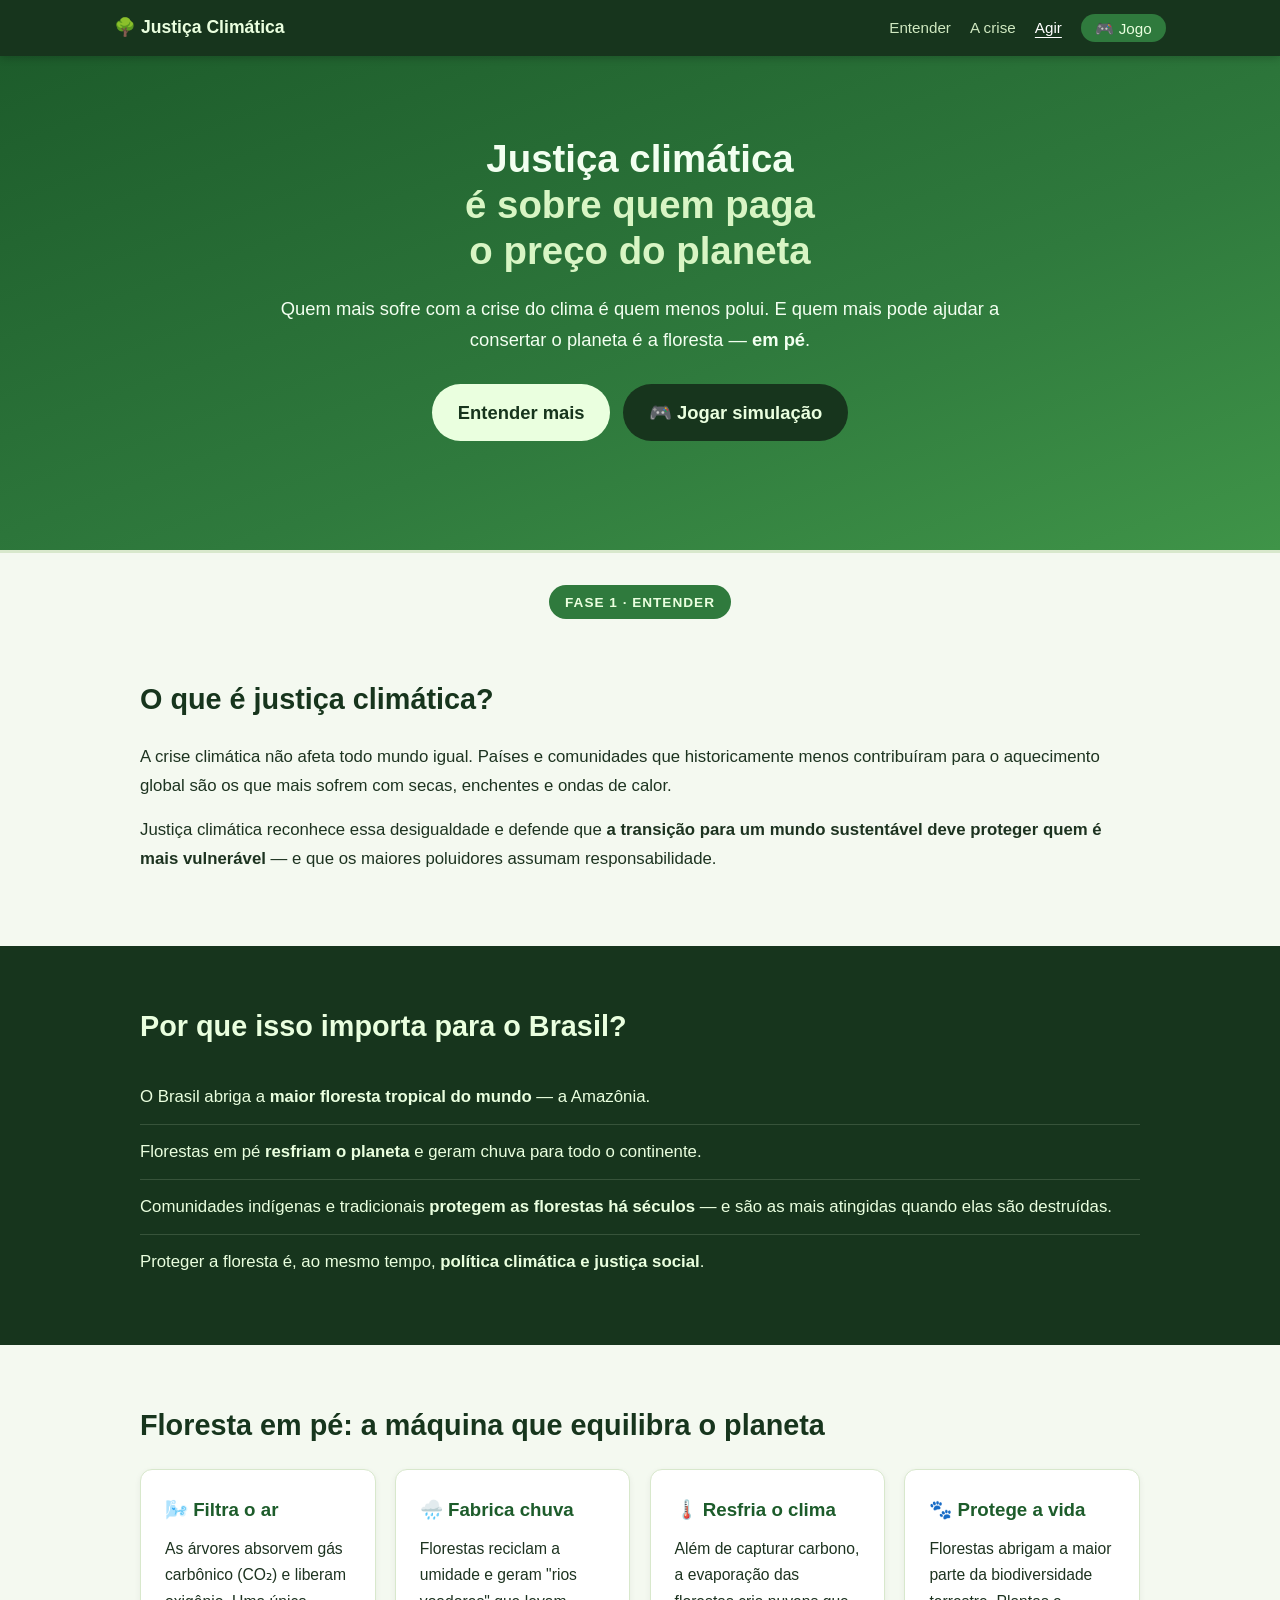
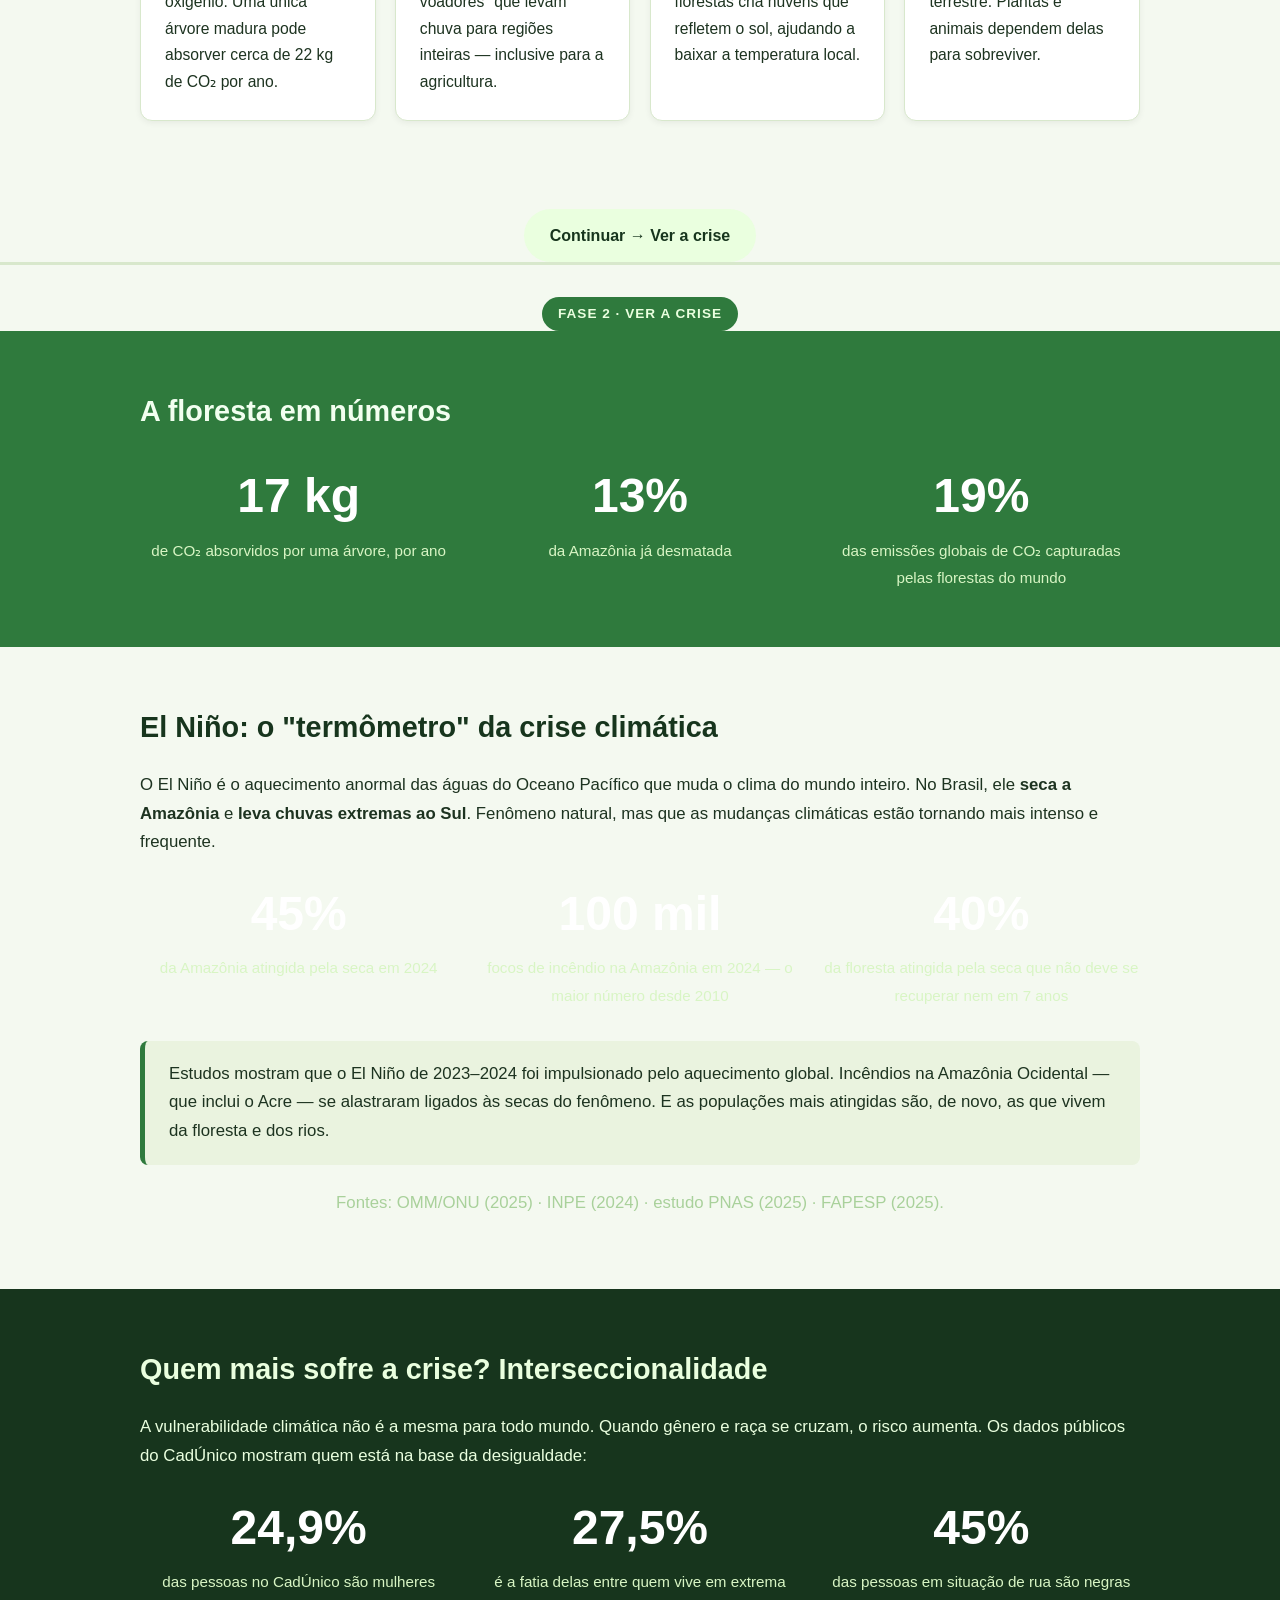
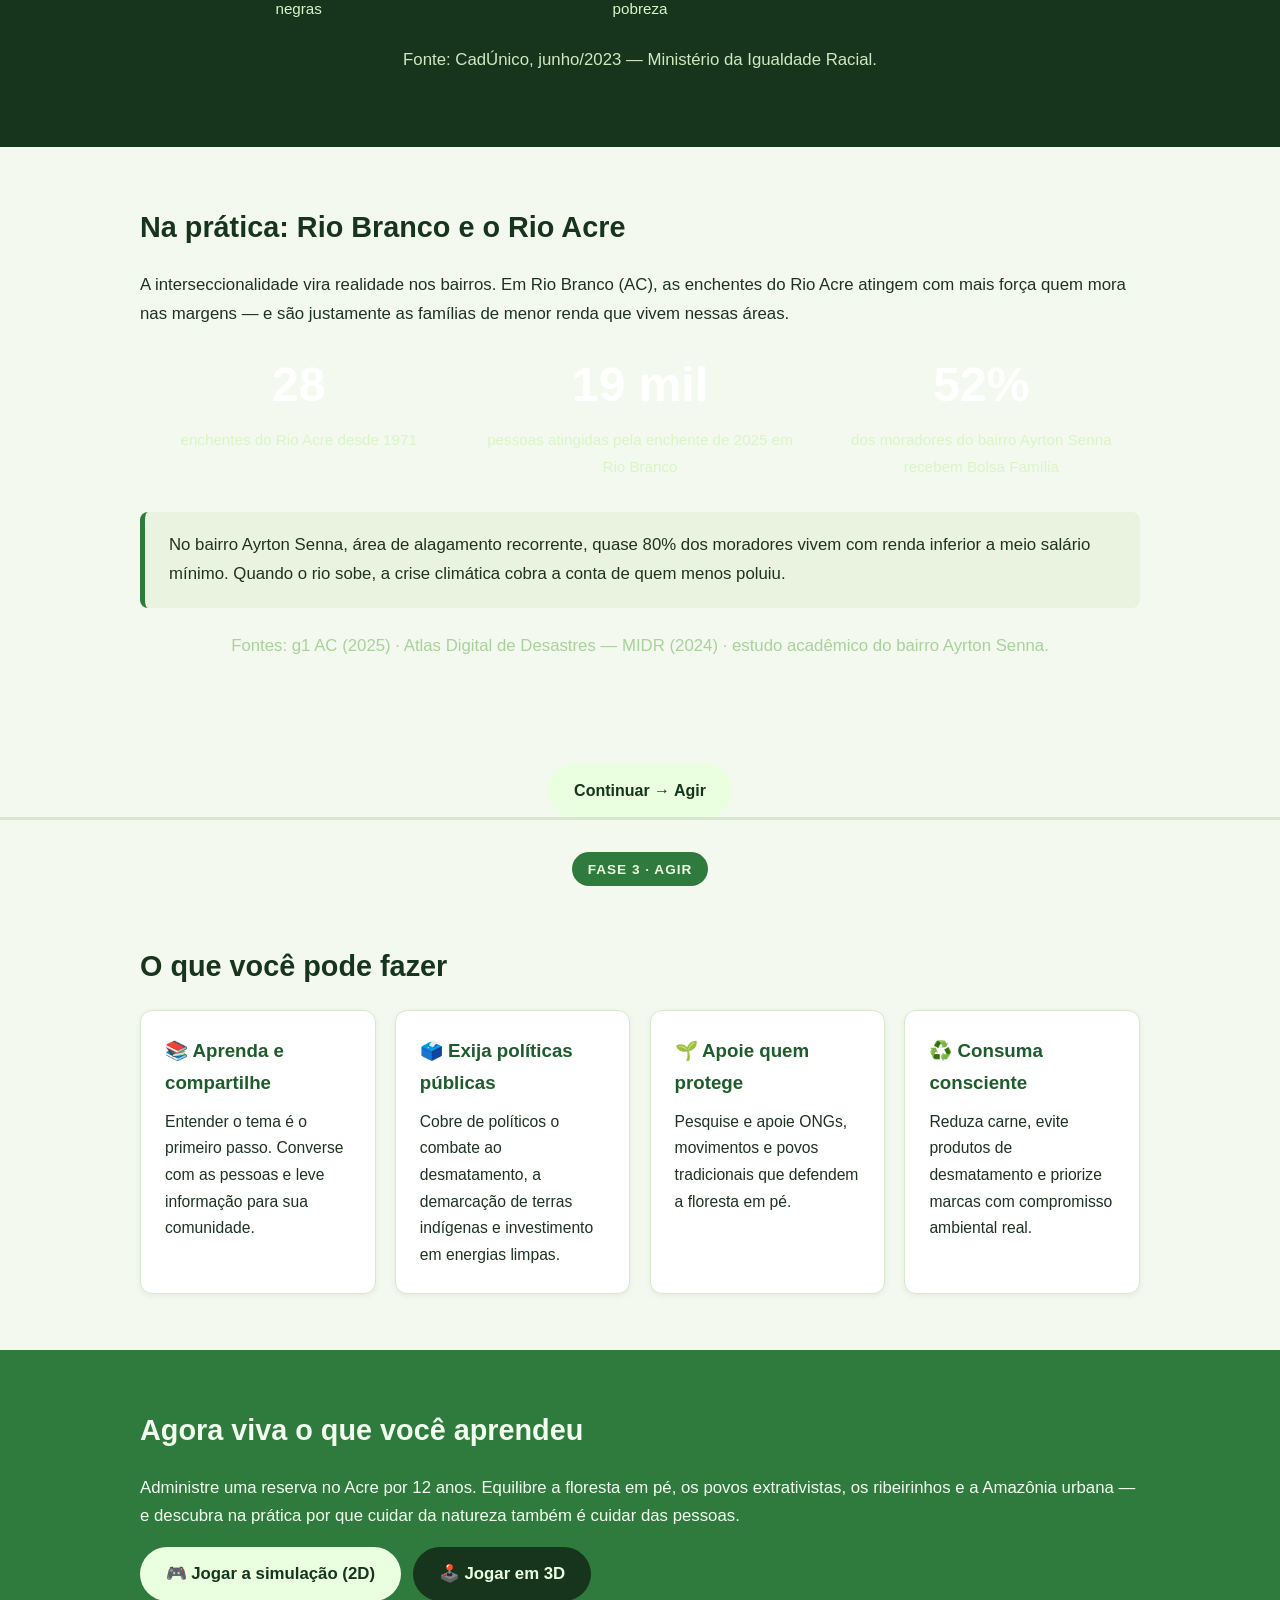
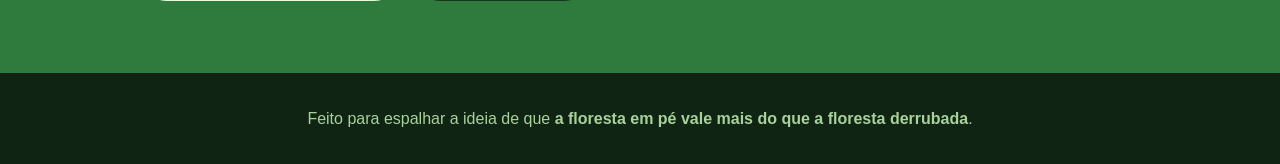
==== index.html @ b85e42cd "Site justica climatica com jogo Reserva em Pe (2D e 3D)" ====
<!DOCTYPE html>
<html lang="pt-BR">
<head>
  <meta charset="UTF-8">
  <meta name="viewport" content="width=device-width, initial-scale=1.0">
  <meta name="description" content="Justiça climática e o papel das florestas em pé no equilíbrio do planeta.">
  <title>Justiça Climática · Florestas em Pé</title>
  <link rel="stylesheet" href="style.css">
</head>
<body>

  <header class="cabecalho">
    <nav class="menu">
      <a href="#" class="logo">🌳 Justiça&nbsp;Climática</a>
      <button class="menu-toggle" aria-label="Abrir menu">☰</button>
      <ul class="menu-lista">
        <li><a href="#fase-entender">Entender</a></li>
        <li><a href="#fase-crise">A crise</a></li>
        <li><a href="#fase-agir">Agir</a></li>
        <li><a href="jogo.html" class="menu-jogo">🎮 Jogo</a></li>
      </ul>
    </nav>
  </header>

  <main>
    <section class="hero">
      <div class="hero-conteudo">
        <h1>Justiça climática<br><span>é sobre quem paga<br>o preço do planeta</span></h1>
        <p>Quem mais sofre com a crise do clima é quem menos polui. E quem mais pode ajudar a consertar o planeta é a floresta — <strong>em pé</strong>.</p>
        <p>
          <a href="#o-que-e" class="botao">Entender mais</a>
          <a href="jogo.html" class="botao botao-secundario">🎮 Jogar simulação</a>
        </p>
      </div>
    </section>

    <section class="fase" id="fase-entender">
      <div class="container">
        <p class="fase-etiqueta">Fase 1 · Entender</p>
      </div>

      <section id="o-que-e" class="secao">
        <div class="container">
          <h2>O que é justiça climática?</h2>
          <p>A crise climática não afeta todo mundo igual. Países e comunidades que historicamente menos contribuíram para o aquecimento global são os que mais sofrem com secas, enchentes e ondas de calor.</p>
          <p>Justiça climática reconhece essa desigualdade e defende que <strong>a transição para um mundo sustentável deve proteger quem é mais vulnerável</strong> — e que os maiores poluidores assumam responsabilidade.</p>
        </div>
      </section>

      <section id="por-que" class="secao secao-escura">
        <div class="container">
          <h2>Por que isso importa para o Brasil?</h2>
          <ul class="lista-pontos">
            <li>O Brasil abriga a <strong>maior floresta tropical do mundo</strong> — a Amazônia.</li>
            <li>Florestas em pé <strong>resfriam o planeta</strong> e geram chuva para todo o continente.</li>
            <li>Comunidades indígenas e tradicionais <strong>protegem as florestas há séculos</strong> — e são as mais atingidas quando elas são destruídas.</li>
            <li>Proteger a floresta é, ao mesmo tempo, <strong>política climática e justiça social</strong>.</li>
          </ul>
        </div>
      </section>

      <section id="floresta" class="secao">
        <div class="container">
          <h2>Floresta em pé: a máquina que equilibra o planeta</h2>
          <div class="grade">
            <article class="cartao">
              <h3>🌬️ Filtra o ar</h3>
              <p>As árvores absorvem gás carbônico (CO₂) e liberam oxigênio. Uma única árvore madura pode absorver cerca de 22 kg de CO₂ por ano.</p>
            </article>
            <article class="cartao">
              <h3>🌧️ Fabrica chuva</h3>
              <p>Florestas reciclam a umidade e geram "rios voadores" que levam chuva para regiões inteiras — inclusive para a agricultura.</p>
            </article>
            <article class="cartao">
              <h3>🌡️ Resfria o clima</h3>
              <p>Além de capturar carbono, a evaporação das florestas cria nuvens que refletem o sol, ajudando a baixar a temperatura local.</p>
            </article>
            <article class="cartao">
              <h3>🐾 Protege a vida</h3>
              <p>Florestas abrigam a maior parte da biodiversidade terrestre. Plantas e animais dependem delas para sobreviver.</p>
            </article>
          </div>
        </div>
      </section>

      <div class="container">
        <a href="#fase-crise" class="botao botao-continuar">Continuar → Ver a crise</a>
      </div>
    </section>

    <section class="fase" id="fase-crise">
      <div class="container">
        <p class="fase-etiqueta">Fase 2 · Ver a crise</p>
      </div>

      <section id="numeros" class="secao secao-verde">
      <div class="container">
        <h2>A floresta em números</h2>
        <div class="grade-numeros">
          <div class="numero">
            <span class="valor" data-alvo="22" data-unidade=" kg">0</span>
            <span class="rotulo">de CO₂ absorvidos por uma árvore, por ano</span>
          </div>
          <div class="numero">
            <span class="valor" data-alvo="17" data-unidade="%">0</span>
            <span class="rotulo">da Amazônia já desmatada</span>
          </div>
          <div class="numero">
            <span class="valor" data-alvo="25" data-unidade="%">0</span>
            <span class="rotulo">das emissões globais de CO₂ capturadas pelas florestas do mundo</span>
          </div>
        </div>
      </div>
    </section>

    <section id="elnino" class="secao">
      <div class="container">
        <h2>El Niño: o "termômetro" da crise climática</h2>
        <p>O El Niño é o aquecimento anormal das águas do Oceano Pacífico que muda o clima do mundo inteiro. No Brasil, ele <strong>seca a Amazônia</strong> e <strong>leva chuvas extremas ao Sul</strong>. Fenômeno natural, mas que as mudanças climáticas estão tornando mais intenso e frequente.</p>
        <div class="grade-numeros">
          <div class="numero">
            <span class="valor" data-alvo="59" data-unidade="%">0</span>
            <span class="rotulo">da Amazônia atingida pela seca em 2024</span>
          </div>
          <div class="numero">
            <span class="valor" data-alvo="132" data-unidade=" mil">0</span>
            <span class="rotulo">focos de incêndio na Amazônia em 2024 — o maior número desde 2010</span>
          </div>
          <div class="numero">
            <span class="valor" data-alvo="53" data-unidade="%">0</span>
            <span class="rotulo">da floresta atingida pela seca que não deve se recuperar nem em 7 anos</span>
          </div>
        </div>
        <div class="destaque">
          <p>Estudos mostram que o El Niño de 2023–2024 foi impulsionado pelo aquecimento global. Incêndios na Amazônia Ocidental — que inclui o Acre — se alastraram ligados às secas do fenômeno. E as populações mais atingidas são, de novo, as que vivem da floresta e dos rios.</p>
        </div>
        <p class="nota-fonte">Fontes: OMM/ONU (2025) · INPE (2024) · estudo PNAS (2025) · FAPESP (2025).</p>
      </div>
    </section>

    <section id="intersec" class="secao secao-escura">
      <div class="container">
        <h2>Quem mais sofre a crise? Interseccionalidade</h2>
        <p>A vulnerabilidade climática não é a mesma para todo mundo. Quando gênero e raça se cruzam, o risco aumenta. Os dados públicos do CadÚnico mostram quem está na base da desigualdade:</p>
        <div class="grade-numeros">
          <div class="numero">
            <span class="valor" data-alvo="38.5" data-unidade="%" data-decimais="1">0</span>
            <span class="rotulo">das pessoas no CadÚnico são mulheres negras</span>
          </div>
          <div class="numero">
            <span class="valor" data-alvo="42.5" data-unidade="%" data-decimais="1">0</span>
            <span class="rotulo">é a fatia delas entre quem vive em extrema pobreza</span>
          </div>
          <div class="numero">
            <span class="valor" data-alvo="69" data-unidade="%">0</span>
            <span class="rotulo">das pessoas em situação de rua são negras</span>
          </div>
        </div>
        <p class="nota-fonte">Fonte: CadÚnico, junho/2023 — Ministério da Igualdade Racial.</p>
      </div>
    </section>

    <section id="riobranco" class="secao">
      <div class="container">
        <h2>Na prática: Rio Branco e o Rio Acre</h2>
        <p>A interseccionalidade vira realidade nos bairros. Em Rio Branco (AC), as enchentes do Rio Acre atingem com mais força quem mora nas margens — e são justamente as famílias de menor renda que vivem nessas áreas.</p>
        <div class="grade-numeros">
          <div class="numero">
            <span class="valor" data-alvo="43" data-unidade="">0</span>
            <span class="rotulo">enchentes do Rio Acre desde 1971</span>
          </div>
          <div class="numero">
            <span class="valor" data-alvo="30" data-unidade=" mil">0</span>
            <span class="rotulo">pessoas atingidas pela enchente de 2025 em Rio Branco</span>
          </div>
          <div class="numero">
            <span class="valor" data-alvo="80" data-unidade="%">0</span>
            <span class="rotulo">dos moradores do bairro Ayrton Senna recebem Bolsa Família</span>
          </div>
        </div>
        <div class="destaque">
          <p>No bairro Ayrton Senna, área de alagamento recorrente, quase 80% dos moradores vivem com renda inferior a meio salário mínimo. Quando o rio sobe, a crise climática cobra a conta de quem menos poluiu.</p>
        </div>
        <p class="nota-fonte">Fontes: g1 AC (2025) · Atlas Digital de Desastres — MIDR (2024) · estudo acadêmico do bairro Ayrton Senna.</p>
      </div>
      </section>

      <div class="container">
        <a href="#fase-agir" class="botao botao-continuar">Continuar → Agir</a>
      </div>
    </section>

    <section class="fase" id="fase-agir">
      <div class="container">
        <p class="fase-etiqueta">Fase 3 · Agir</p>
      </div>

      <section id="acoes" class="secao">
      <div class="container">
        <h2>O que você pode fazer</h2>
        <div class="grade">
          <article class="cartao">
            <h3>📚 Aprenda e compartilhe</h3>
            <p>Entender o tema é o primeiro passo. Converse com as pessoas e leve informação para sua comunidade.</p>
          </article>
          <article class="cartao">
            <h3>🗳️ Exija políticas públicas</h3>
            <p>Cobre de políticos o combate ao desmatamento, a demarcação de terras indígenas e investimento em energias limpas.</p>
          </article>
          <article class="cartao">
            <h3>🌱 Apoie quem protege</h3>
            <p>Pesquise e apoie ONGs, movimentos e povos tradicionais que defendem a floresta em pé.</p>
          </article>
          <article class="cartao">
            <h3>♻️ Consuma consciente</h3>
            <p>Reduza carne, evite produtos de desmatamento e priorize marcas com compromisso ambiental real.</p>
          </article>
        </div>
      </div>
      </section>

      <section class="secao secao-verde">
        <div class="container">
          <h2>Agora viva o que você aprendeu</h2>
          <p>Administre uma reserva no Acre por 12 anos. Equilibre a floresta em pé, os povos extrativistas, os ribeirinhos e a Amazônia urbana — e descubra na prática por que cuidar da natureza também é cuidar das pessoas.</p>
          <p>
            <a href="jogo.html" class="botao">🎮 Jogar a simulação (2D)</a>
            <a href="jogo3d.html" class="botao botao-secundario">🕹️ Jogar em 3D</a>
          </p>
        </div>
      </section>
    </section>
  </main>

  <footer class="rodape">
    <p>Feito para espalhar a ideia de que <strong>a floresta em pé vale mais do que a floresta derrubada</strong>.</p>
  </footer>

  <script src="script.js"></script>
</body>
</html>
---- style.css ----
* {
  margin: 0;
  padding: 0;
  box-sizing: border-box;
}

html {
  scroll-behavior: smooth;
}

body {
  font-family: 'Segoe UI', Tahoma, Geneva, Verdana, sans-serif;
  line-height: 1.7;
  color: #1d3320;
  background: #f4f9f0;
}

/* Cabeçalho e menu */
.cabecalho {
  position: sticky;
  top: 0;
  background: #17351d;
  box-shadow: 0 2px 8px rgba(0, 0, 0, 0.2);
  z-index: 100;
}

.menu {
  max-width: 1100px;
  margin: 0 auto;
  padding: 0.8rem 1.5rem;
  display: flex;
  align-items: center;
  justify-content: space-between;
}

.logo {
  color: #eaffdf;
  font-weight: 700;
  text-decoration: none;
  font-size: 1.1rem;
}

.menu-lista {
  display: flex;
  list-style: none;
  gap: 1.2rem;
}

.menu-lista a {
  color: #cfe8c0;
  text-decoration: none;
  font-size: 0.95rem;
}

.menu-lista a:hover {
  color: #ffffff;
}

.menu-lista a.ativo {
  color: #ffffff;
  text-decoration: underline;
  text-underline-offset: 4px;
}

.menu-lista .menu-jogo {
  background: #2f7a3d;
  padding: 0.35rem 0.9rem;
  border-radius: 999px;
  color: #eaffdf;
}

.menu-toggle {
  display: none;
  background: none;
  border: none;
  color: #eaffdf;
  font-size: 1.5rem;
  cursor: pointer;
}

/* Hero */
.hero {
  background: linear-gradient(160deg, #1d5c2b, #2f7a3d 60%, #3f9448);
  color: #f2fff0;
  padding: 5rem 1.5rem;
  text-align: center;
}

.hero-conteudo {
  max-width: 800px;
  margin: 0 auto;
}

.hero h1 {
  font-size: 2.4rem;
  line-height: 1.2;
  margin-bottom: 1.2rem;
}

.hero h1 span {
  color: #d8f5c4;
}

.hero p {
  font-size: 1.15rem;
  margin-bottom: 1.8rem;
}

.botao {
  display: inline-block;
  background: #eaffdf;
  color: #17351d;
  padding: 0.8rem 1.6rem;
  border-radius: 999px;
  text-decoration: none;
  font-weight: 700;
  transition: transform 0.2s;
}

.botao:hover {
  transform: translateY(-2px);
}

.botao-secundario {
  background: #17351d;
  color: #eaffdf;
  margin-left: 0.5rem;
}

@media (max-width: 480px) {
  .botao-secundario {
    margin-left: 0;
    margin-top: 0.5rem;
  }
}

/* Fases */
.fase {
  border-top: 3px solid #d8e8cc;
}

.fase > .container:first-child {
  padding-top: 2rem;
  text-align: center;
}

.fase-etiqueta {
  display: inline-block;
  background: #2f7a3d;
  color: #eaffdf;
  font-size: 0.85rem;
  font-weight: 700;
  letter-spacing: 1px;
  text-transform: uppercase;
  padding: 0.35rem 1rem;
  border-radius: 999px;
}

.botao-continuar {
  margin: 2rem auto 0;
  display: table;
}

@media (max-width: 480px) {
  .botao-continuar {
    display: block;
    text-align: center;
  }
}

/* Seções */
.secao {
  padding: 3.5rem 1.5rem;
}

.container {
  max-width: 1000px;
  margin: 0 auto;
}

.secao h2 {
  font-size: 1.8rem;
  color: #17351d;
  margin-bottom: 1.2rem;
}

.secao p {
  margin-bottom: 1rem;
  font-size: 1.05rem;
}

.secao-escura {
  background: #17351d;
  color: #eaffdf;
}

.secao-escura h2 {
  color: #eaffdf;
}

.secao-verde {
  background: #2f7a3d;
  color: #f2fff0;
}

.secao-verde h2 {
  color: #f2fff0;
}

/* Listas */
.lista-pontos {
  list-style: none;
  padding: 0;
}

.lista-pontos li {
  padding: 0.8rem 0;
  border-bottom: 1px solid rgba(234, 255, 223, 0.15);
  font-size: 1.05rem;
}

.lista-pontos li:last-child {
  border-bottom: none;
}

/* Cards */
.grade {
  display: grid;
  grid-template-columns: repeat(auto-fit, minmax(220px, 1fr));
  gap: 1.2rem;
  margin-top: 1rem;
}

.cartao {
  background: #ffffff;
  border: 1px solid #d8e8cc;
  border-radius: 12px;
  padding: 1.5rem;
  box-shadow: 0 2px 6px rgba(0, 0, 0, 0.06);
  transition: transform 0.2s, box-shadow 0.2s;
}

.cartao:hover {
  transform: translateY(-4px);
  box-shadow: 0 6px 14px rgba(0, 0, 0, 0.1);
}

.cartao h3 {
  color: #1d5c2b;
  margin-bottom: 0.6rem;
}

.cartao p {
  margin: 0;
  font-size: 0.98rem;
}

/* Números animados */
.grade-numeros {
  display: grid;
  grid-template-columns: repeat(auto-fit, minmax(200px, 1fr));
  gap: 1.5rem;
  margin-top: 1rem;
  text-align: center;
}

.numero .valor {
  font-size: 3rem;
  font-weight: 800;
  color: #ffffff;
  display: block;
}

.numero .rotulo {
  font-size: 0.95rem;
  color: #d8f5c4;
}

.nota-fonte {
  margin-top: 1.5rem;
  font-size: 0.85rem;
  color: #a9d19b;
  text-align: center;
}

.secao-escura .nota-fonte {
  color: #cfe8c0;
}

.destaque {
  margin-top: 2rem;
  background: #eaf3df;
  border-left: 5px solid #2f7a3d;
  border-radius: 8px;
  padding: 1.2rem 1.5rem;
}

.destaque p {
  margin: 0;
  font-size: 1.05rem;
}

/* Rodapé */
.rodape {
  background: #0f2413;
  color: #a9d19b;
  text-align: center;
  padding: 2rem 1.5rem;
}

/* Responsivo */
@media (max-width: 720px) {
  .menu-toggle {
    display: block;
  }

  .menu-lista {
    display: none;
    flex-direction: column;
    position: absolute;
    top: 100%;
    left: 0;
    right: 0;
    background: #17351d;
    padding: 1rem 1.5rem;
    gap: 0.8rem;
  }

  .menu-lista.aberto {
    display: flex;
  }

  .hero h1 {
    font-size: 1.8rem;
  }
}
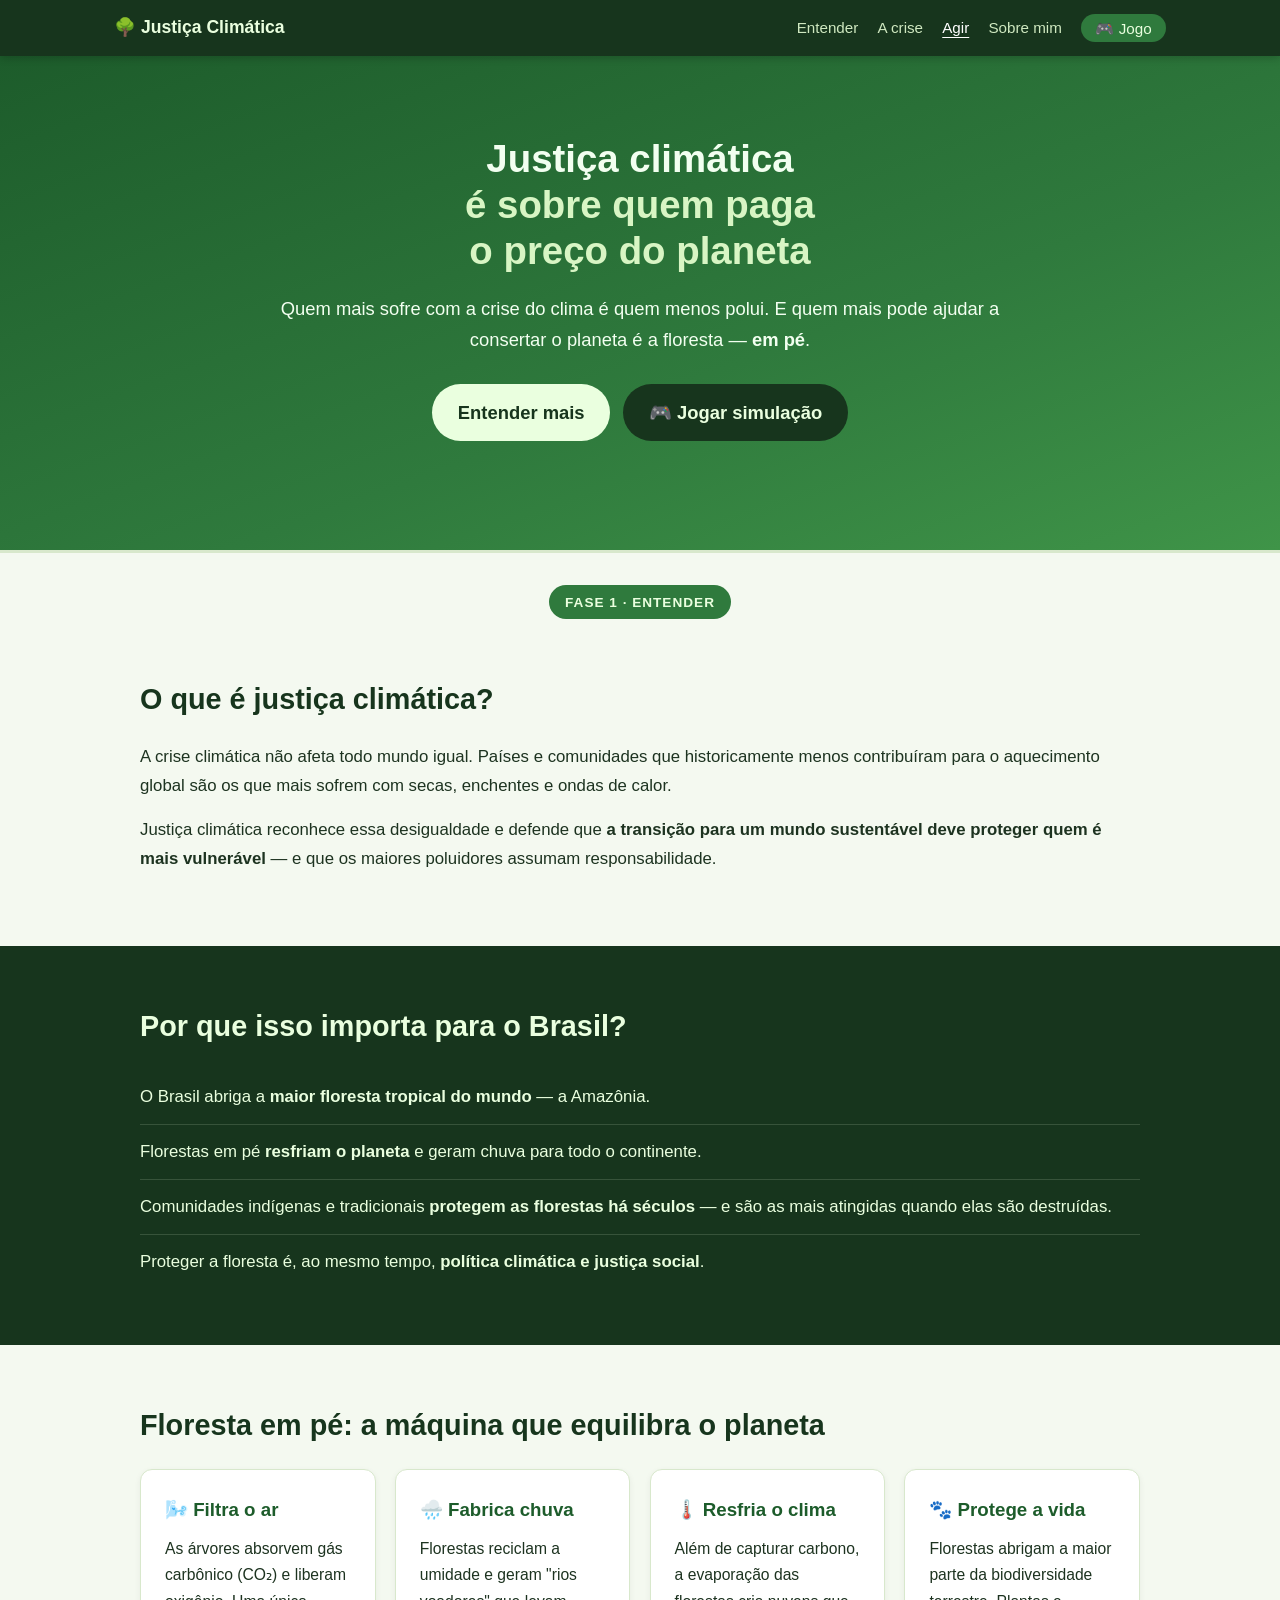
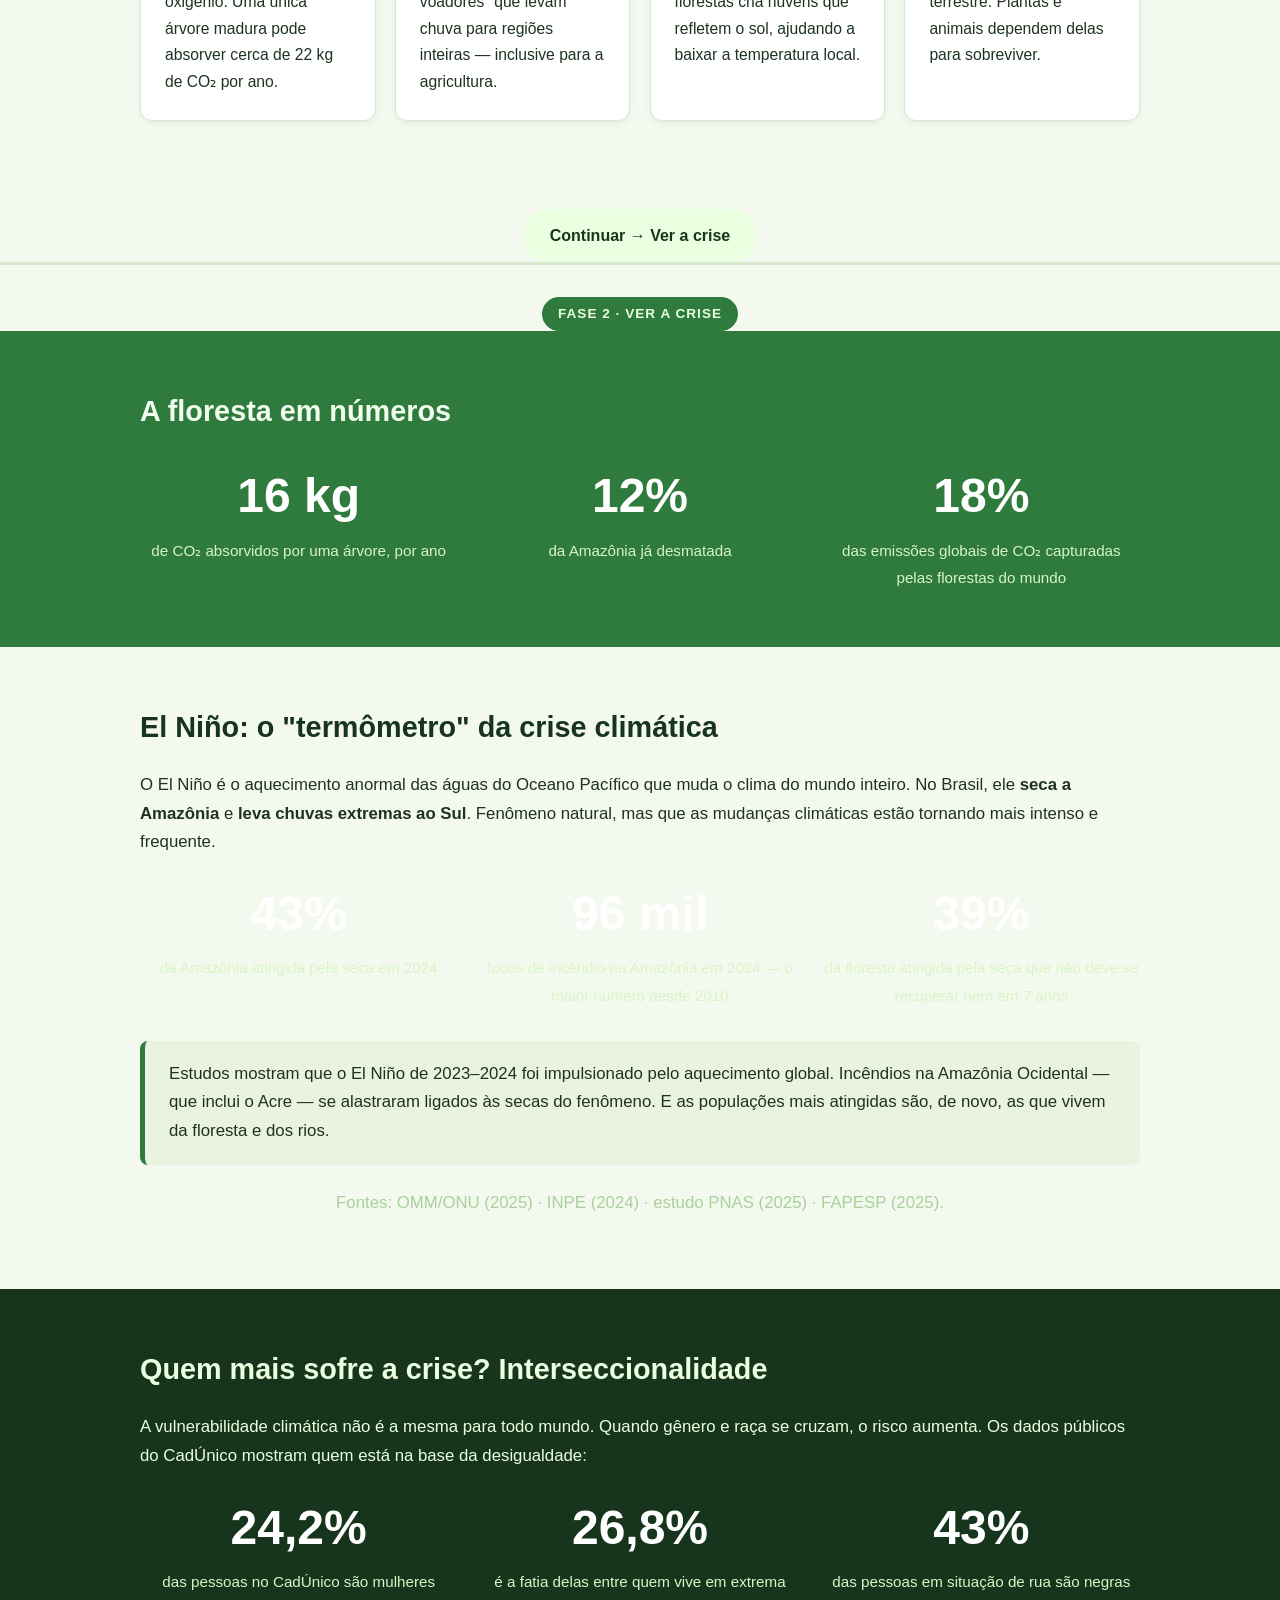
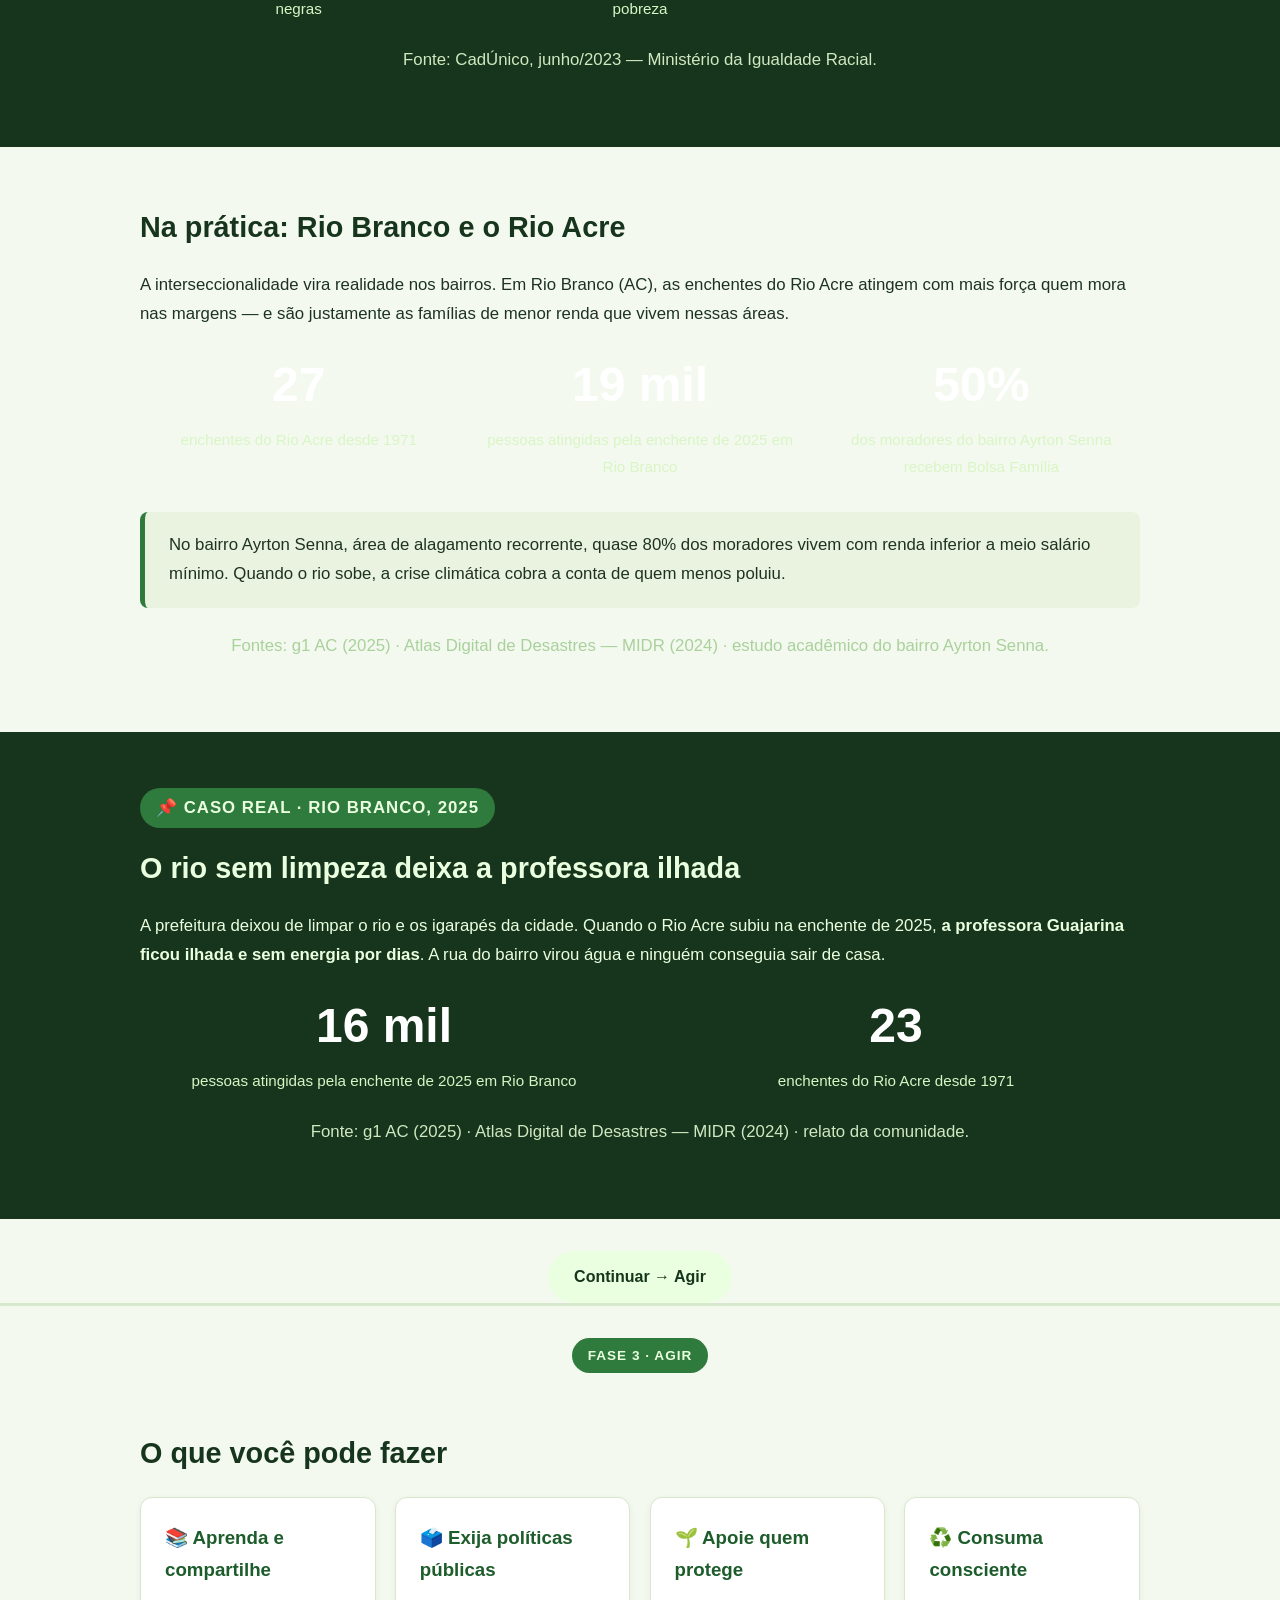
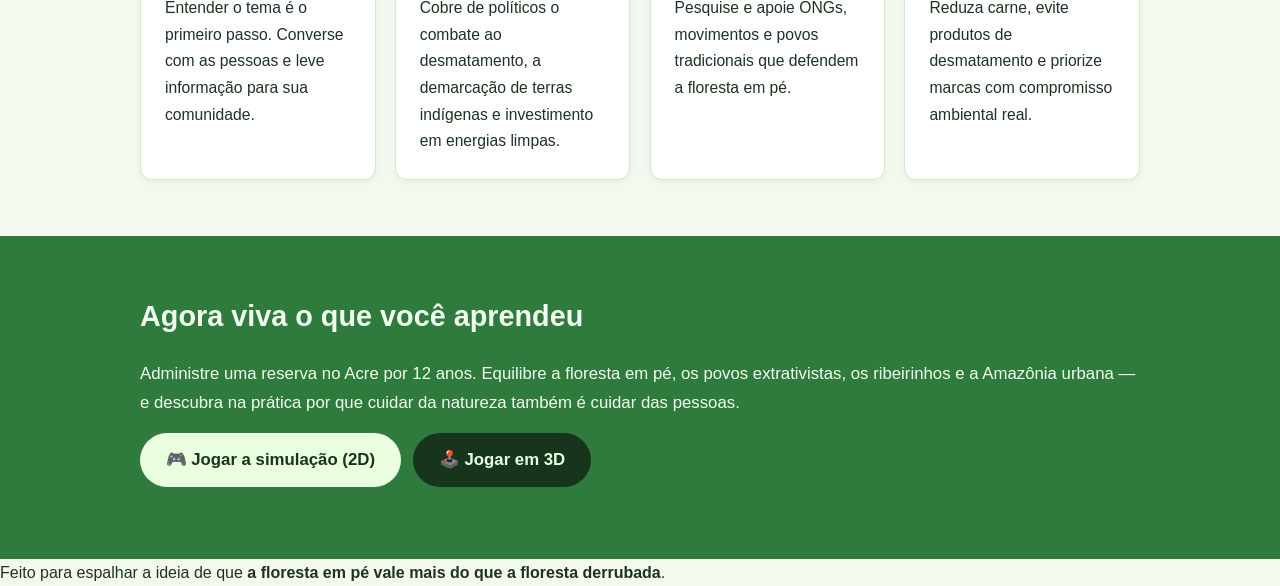
==== commit 65b4c403: "Site sobre mim, login Google, chat, evolucao, desafio queimadas, caso real, avisos e floresta 3D ric" ====
--- a/index.html
+++ b/index.html
@@ -17,6 +17,7 @@
         <li><a href="#fase-entender">Entender</a></li>
         <li><a href="#fase-crise">A crise</a></li>
         <li><a href="#fase-agir">Agir</a></li>
+        <li><a href="sobre.html">Sobre mim</a></li>
         <li><a href="jogo.html" class="menu-jogo">🎮 Jogo</a></li>
       </ul>
     </nav>
@@ -183,7 +184,26 @@
         </div>
         <p class="nota-fonte">Fontes: g1 AC (2025) · Atlas Digital de Desastres — MIDR (2024) · estudo acadêmico do bairro Ayrton Senna.</p>
       </div>
-      </section>
+    </section>
+
+    <section id="caso-professora" class="secao secao-escura">
+      <div class="container">
+        <p class="fase-etiqueta">📌 Caso real · Rio Branco, 2025</p>
+        <h2>O rio sem limpeza deixa a professora ilhada</h2>
+        <p>A prefeitura deixou de limpar o rio e os igarapés da cidade. Quando o Rio Acre subiu na enchente de 2025, <strong>a professora Guajarina ficou ilhada e sem energia por dias</strong>. A rua do bairro virou água e ninguém conseguia sair de casa.</p>
+        <div class="grade-numeros">
+          <div class="numero">
+            <span class="valor" data-alvo="30" data-unidade=" mil">0</span>
+            <span class="rotulo">pessoas atingidas pela enchente de 2025 em Rio Branco</span>
+          </div>
+          <div class="numero">
+            <span class="valor" data-alvo="43" data-unidade="">0</span>
+            <span class="rotulo">enchentes do Rio Acre desde 1971</span>
+          </div>
+        </div>
+        <p class="nota-fonte">Fonte: g1 AC (2025) · Atlas Digital de Desastres — MIDR (2024) · relato da comunidade.</p>
+      </div>
+    </section>
 
       <div class="container">
         <a href="#fase-agir" class="botao botao-continuar">Continuar → Agir</a>
--- a/style.css
+++ b/style.css
@@ -300,8 +300,92 @@
   font-size: 1.05rem;
 }
 
-/* Rodapé */
-.rodape {
+/* Página Sobre — atos */
+.atos {
+  counter-reset: ato;
+}
+
+.ato {
+  position: relative;
+  padding: 3.5rem 1.5rem;
+}
+
+.ato-numero {
+  counter-increment: ato;
+}
+
+.ato-rotulo {
+  display: inline-block;
+  background: #2f7a3d;
+  color: #eaffdf;
+  font-size: 0.85rem;
+  font-weight: 700;
+  letter-spacing: 1px;
+  text-transform: uppercase;
+  padding: 0.35rem 1rem;
+  border-radius: 999px;
+  margin-bottom: 1.2rem;
+}
+
+.ato-rotulo::before {
+  content: "Ato " counter(ato);
+}
+
+.ficha {
+  display: flex;
+  gap: 1rem;
+  align-items: center;
+  justify-content: center;
+  margin-bottom: 2rem;
+  flex-wrap: wrap;
+}
+
+.foto-perfil {
+  width: 96px;
+  height: 96px;
+  border-radius: 50%;
+  background: linear-gradient(135deg, #2f7a3d, #58c07a);
+  display: flex;
+  align-items: center;
+  justify-content: center;
+  font-size: 3rem;
+  box-shadow: 0 6px 20px rgba(47, 122, 61, 0.4);
+}
+
+.ficha-info h1 {
+  font-size: 2rem;
+  color: #f2fff0;
+}
+
+.ficha-info .funcao {
+  color: #d8f5c4;
+  font-weight: 600;
+}
+
+.contato-lista {
+  list-style: none;
+  padding: 0;
+  display: flex;
+  flex-direction: column;
+  gap: 0.6rem;
+}
+
+.contato-lista a {
+  color: #1d5c2b;
+  font-weight: 600;
+  text-decoration: none;
+  border: 1px solid #d8e8cc;
+  padding: 0.7rem 1rem;
+  border-radius: 10px;
+  display: inline-block;
+  background: #ffffff;
+  transition: transform 0.2s, box-shadow 0.2s;
+}
+
+.contato-lista a:hover {
+  transform: translateY(-2px);
+  box-shadow: 0 4px 12px rgba(0, 0, 0, 0.08);
+}
   background: #0f2413;
   color: #a9d19b;
   text-align: center;
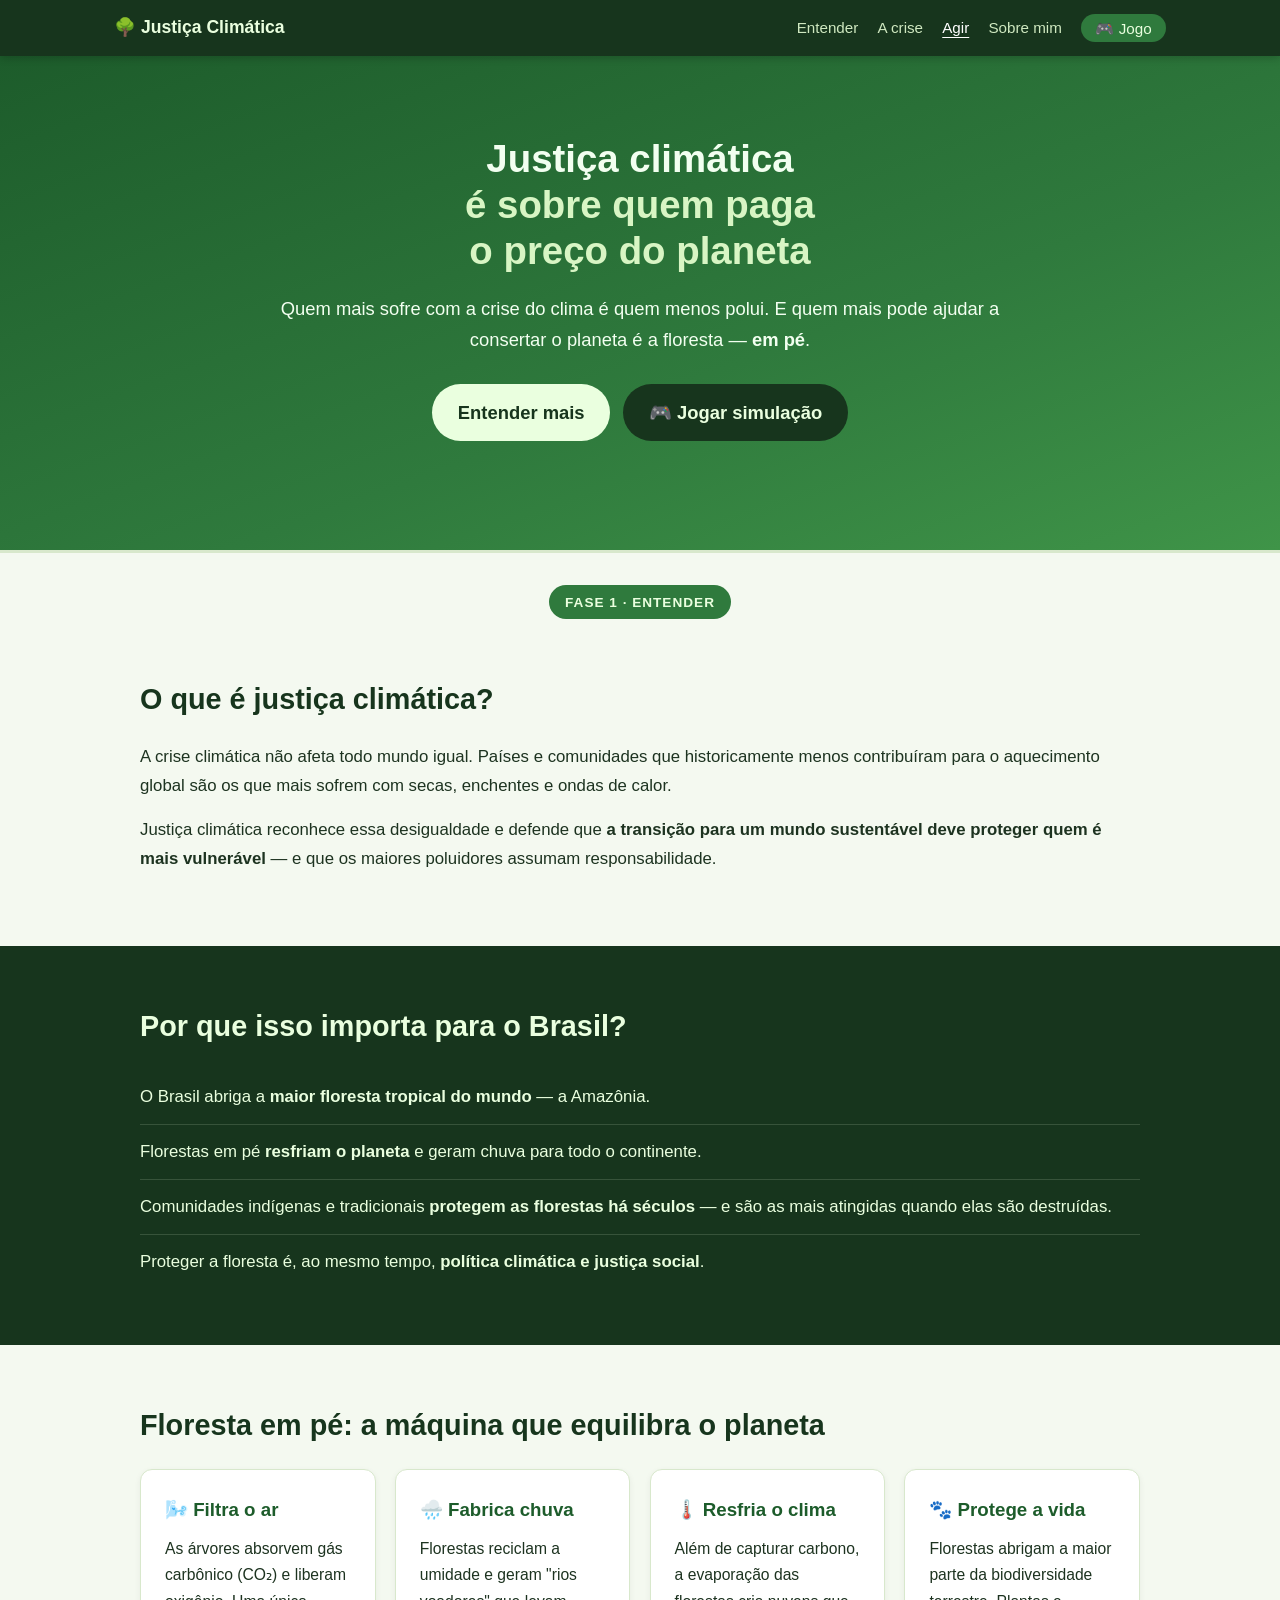
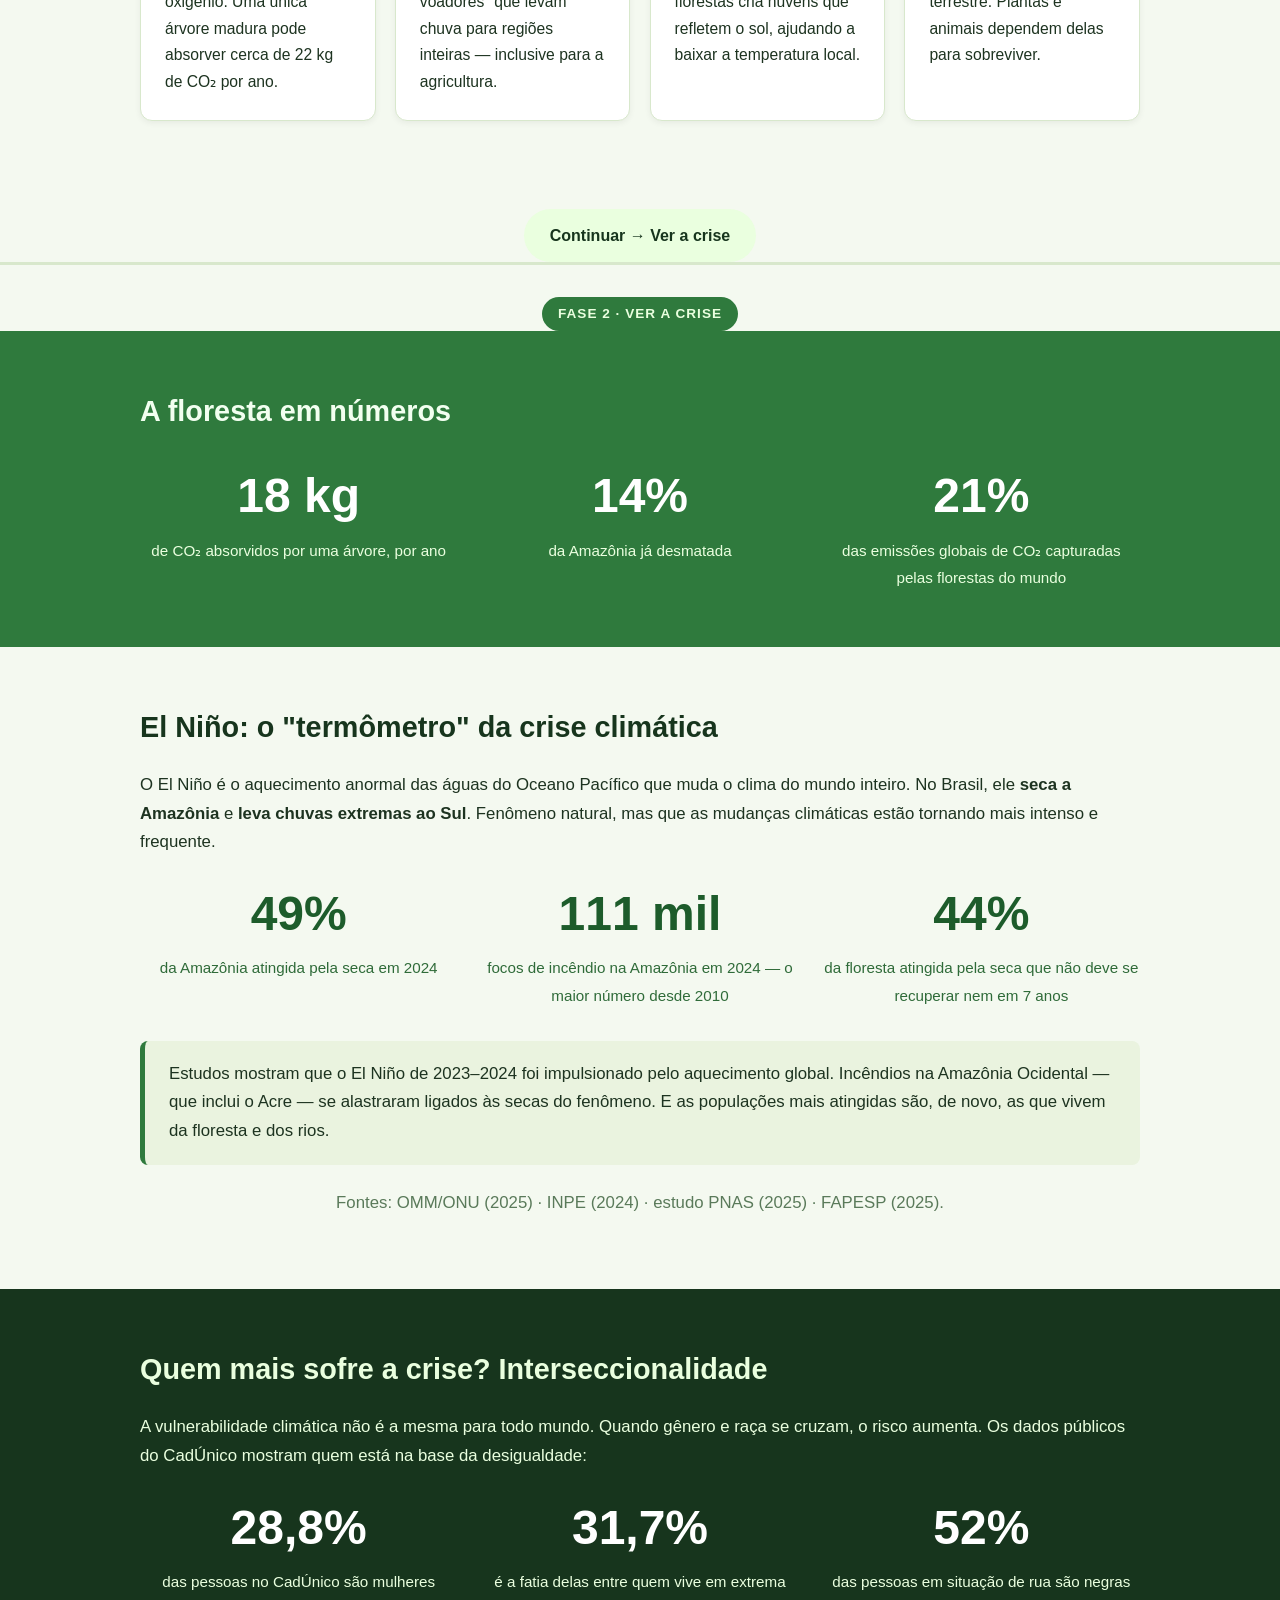
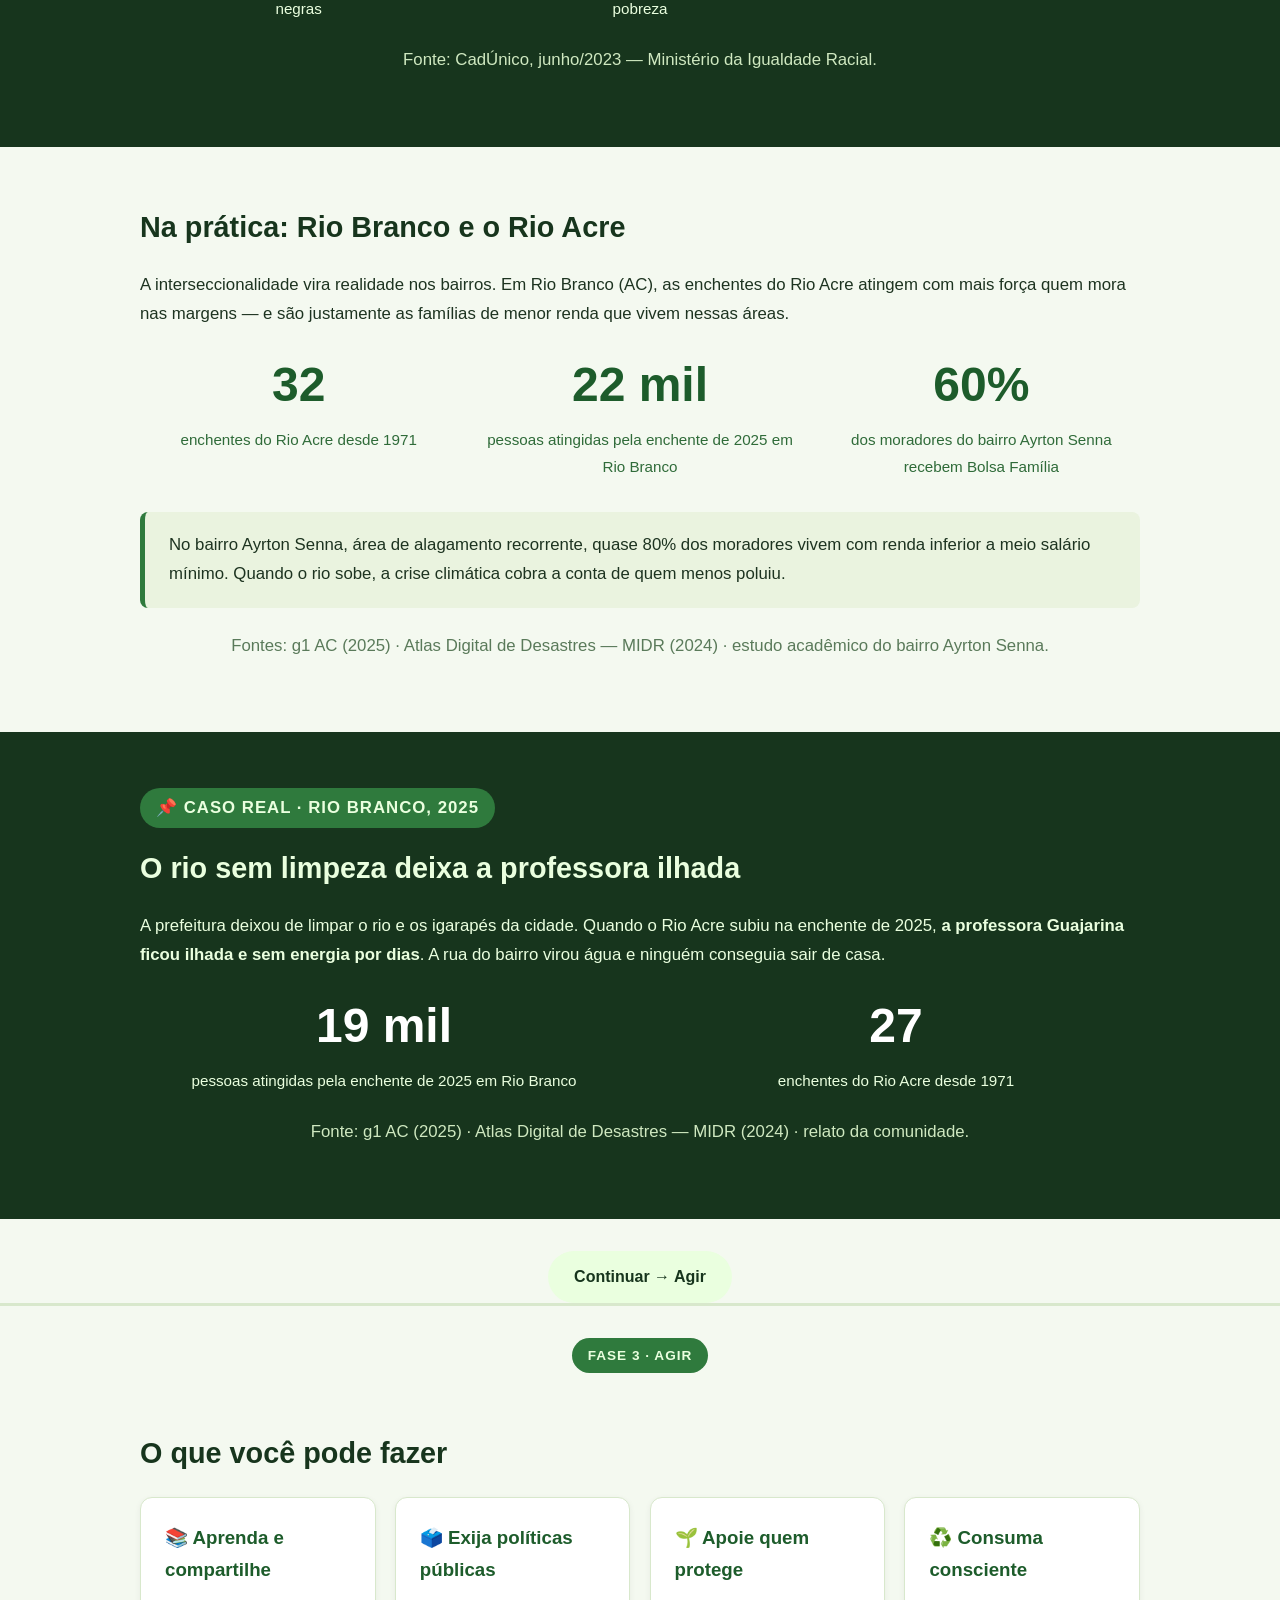
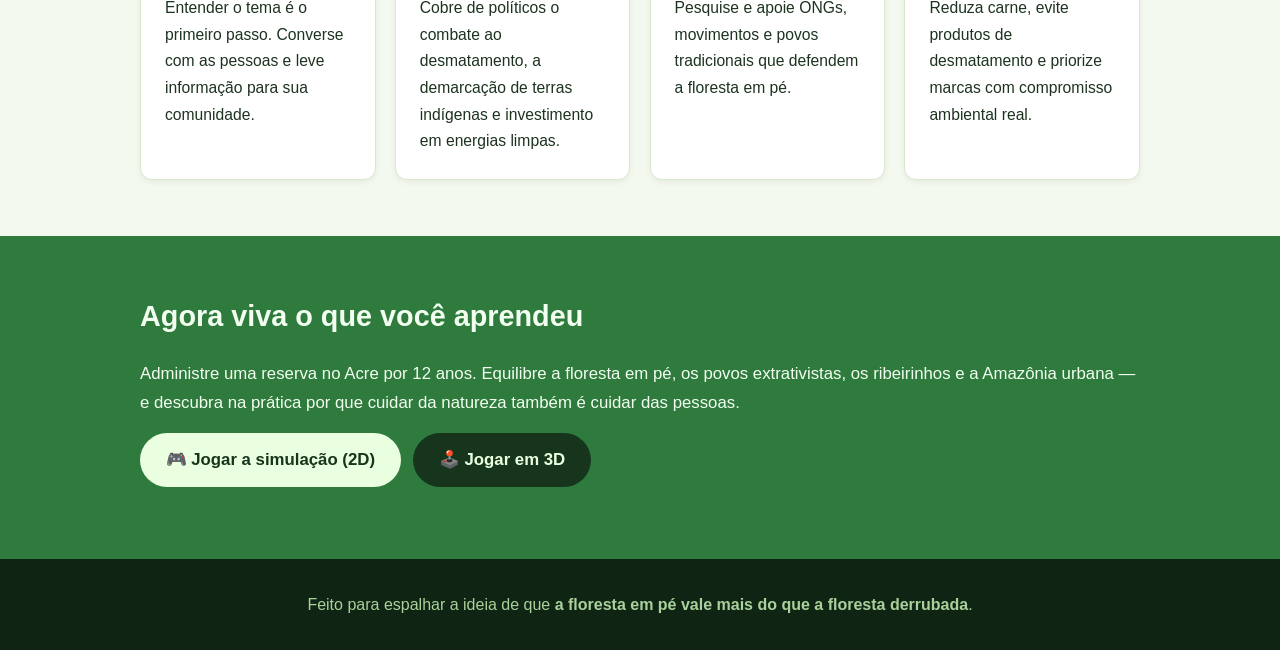
==== commit b564aa24: "Adiciona versao ao CSS para quebrar cache de cores" ====
--- a/index.html
+++ b/index.html
@@ -5,7 +5,7 @@
   <meta name="viewport" content="width=device-width, initial-scale=1.0">
   <meta name="description" content="Justiça climática e o papel das florestas em pé no equilíbrio do planeta.">
   <title>Justiça Climática · Florestas em Pé</title>
-  <link rel="stylesheet" href="style.css">
+  <link rel="stylesheet" href="style.css?v=2">
 </head>
 <body>
 
--- a/style.css
+++ b/style.css
@@ -267,23 +267,35 @@
 .numero .valor {
   font-size: 3rem;
   font-weight: 800;
-  color: #ffffff;
+  color: #1d5c2b;
   display: block;
 }
 
 .numero .rotulo {
   font-size: 0.95rem;
-  color: #d8f5c4;
+  color: #2f6b39;
+}
+
+/* Em fundo escuro ou verde, os números ficam claros */
+.secao-escura .numero .valor,
+.secao-verde .numero .valor {
+  color: #ffffff;
+}
+
+.secao-escura .numero .rotulo,
+.secao-verde .numero .rotulo {
+  color: #eaffdf;
 }
 
 .nota-fonte {
   margin-top: 1.5rem;
   font-size: 0.85rem;
-  color: #a9d19b;
+  color: #5a7a5a;
   text-align: center;
 }
 
-.secao-escura .nota-fonte {
+.secao-escura .nota-fonte,
+.secao-verde .nota-fonte {
   color: #cfe8c0;
 }
 
@@ -386,6 +398,9 @@
   transform: translateY(-2px);
   box-shadow: 0 4px 12px rgba(0, 0, 0, 0.08);
 }
+
+/* Rodapé */
+.rodape {
   background: #0f2413;
   color: #a9d19b;
   text-align: center;
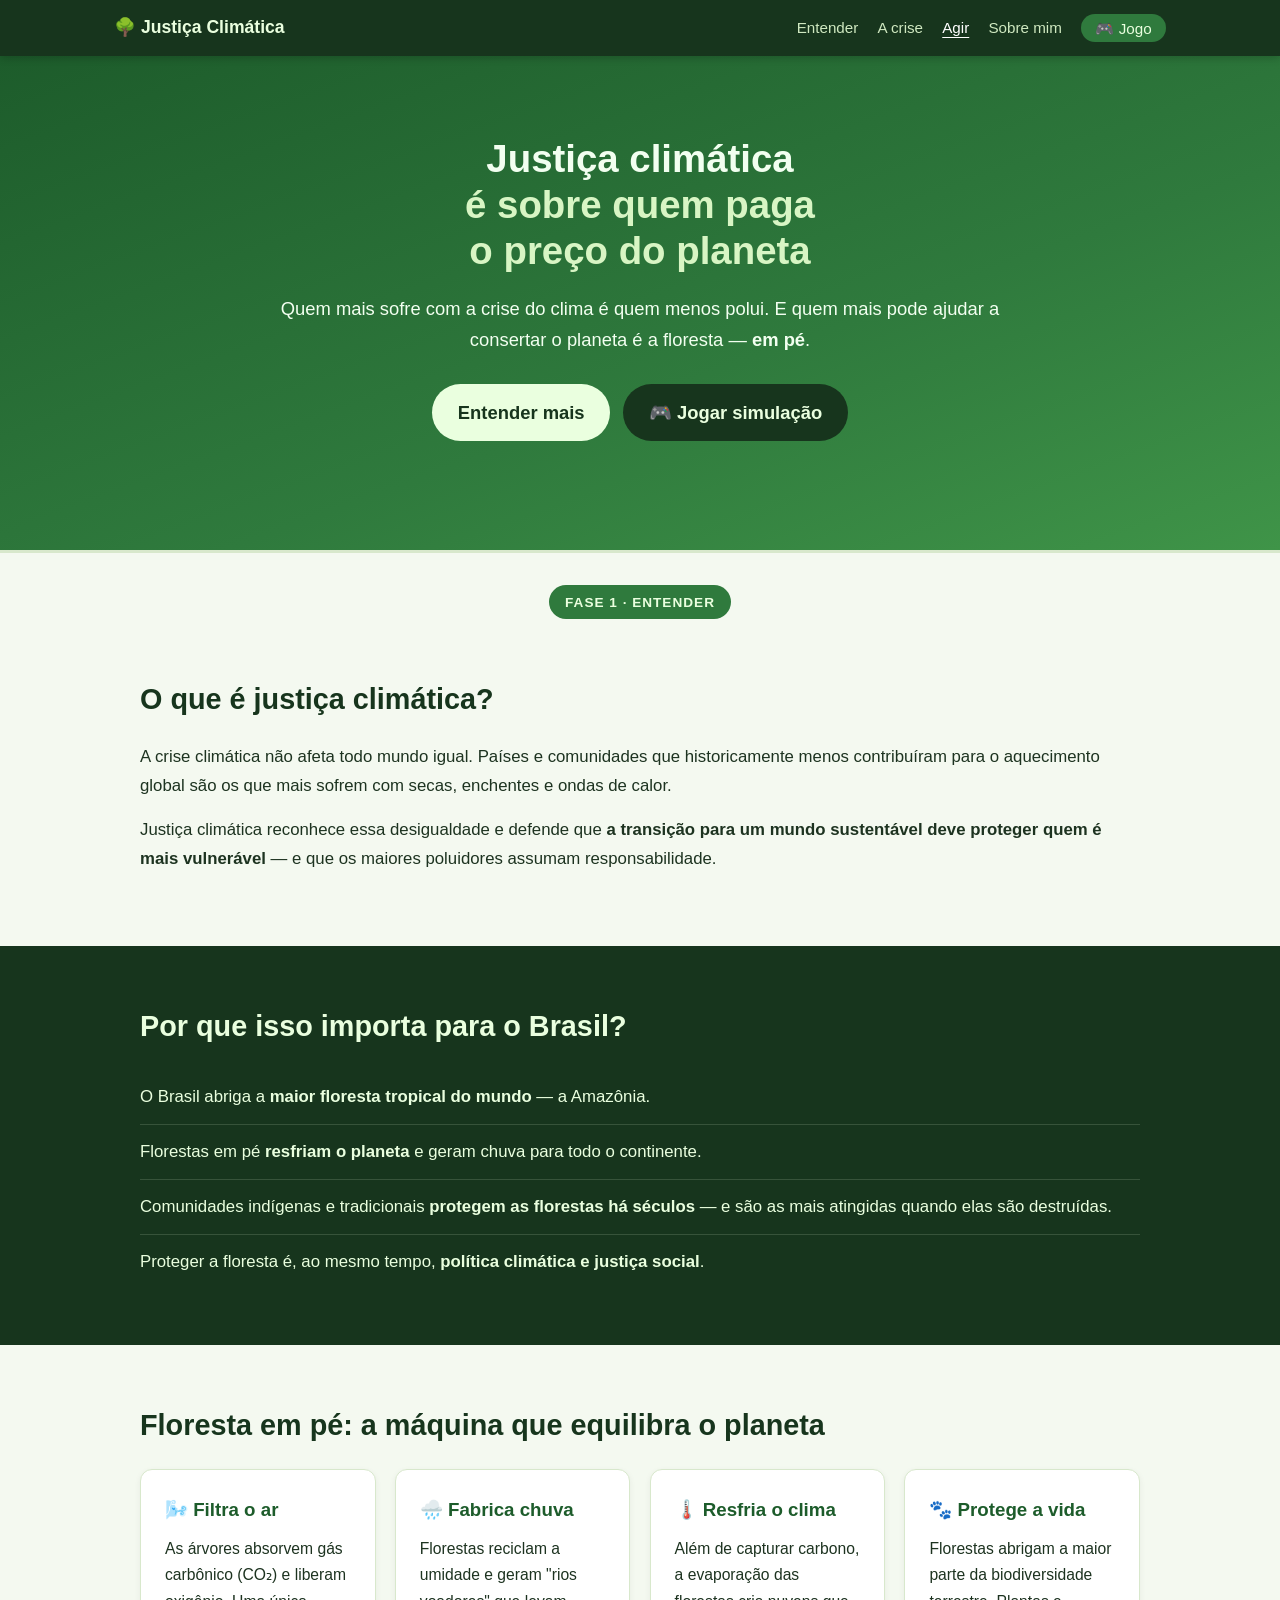
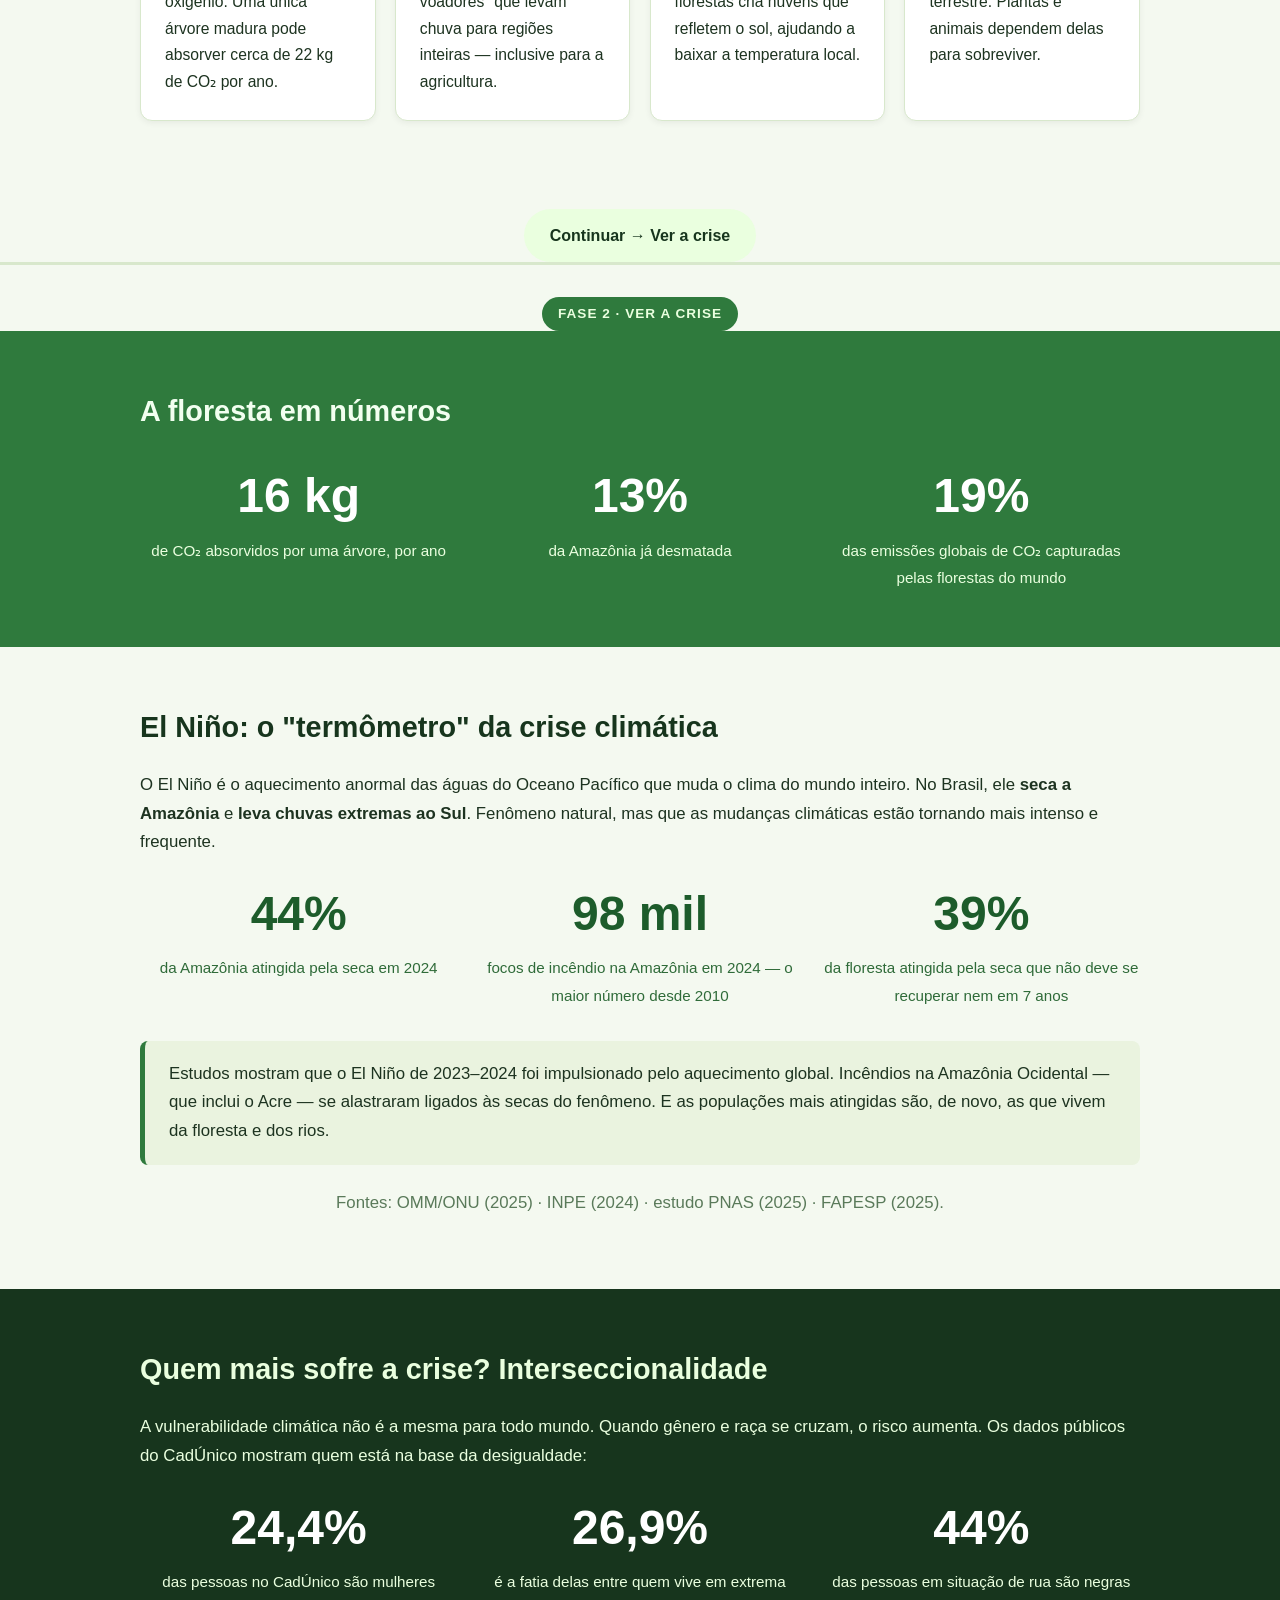
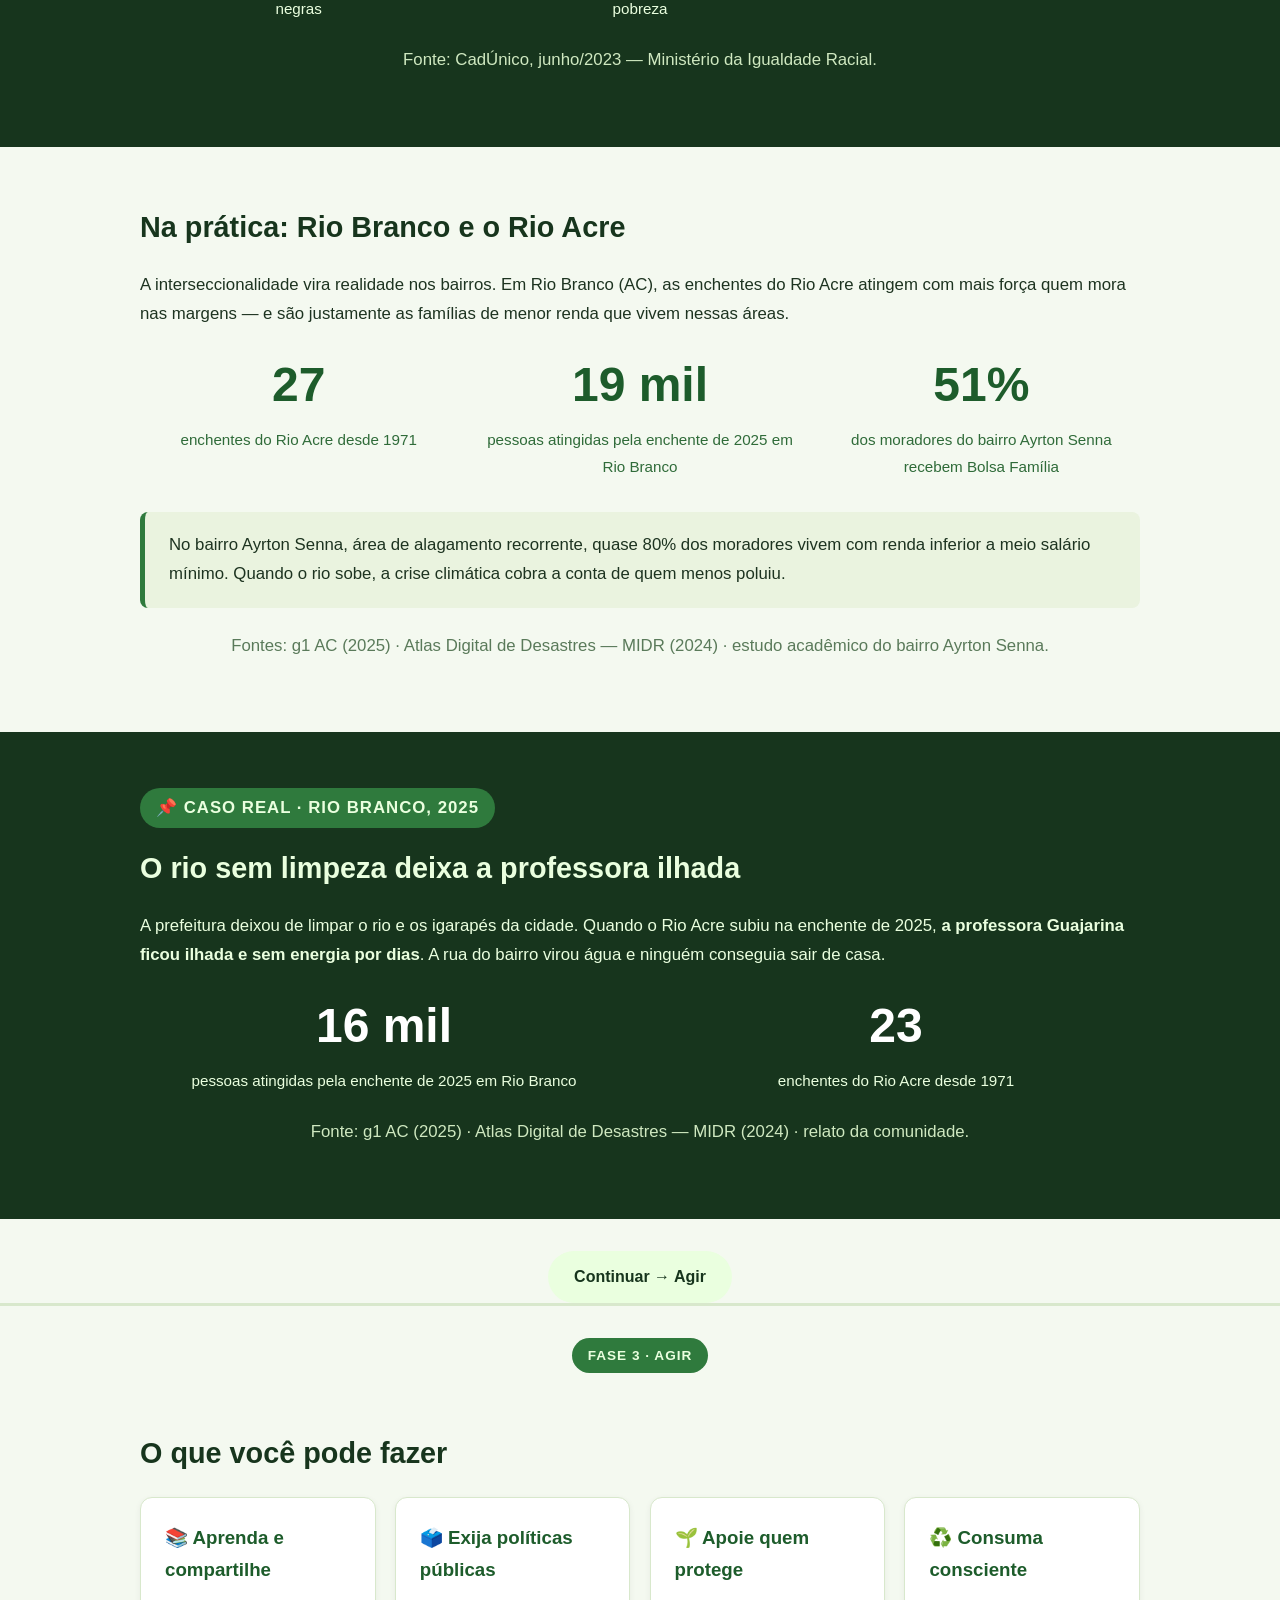
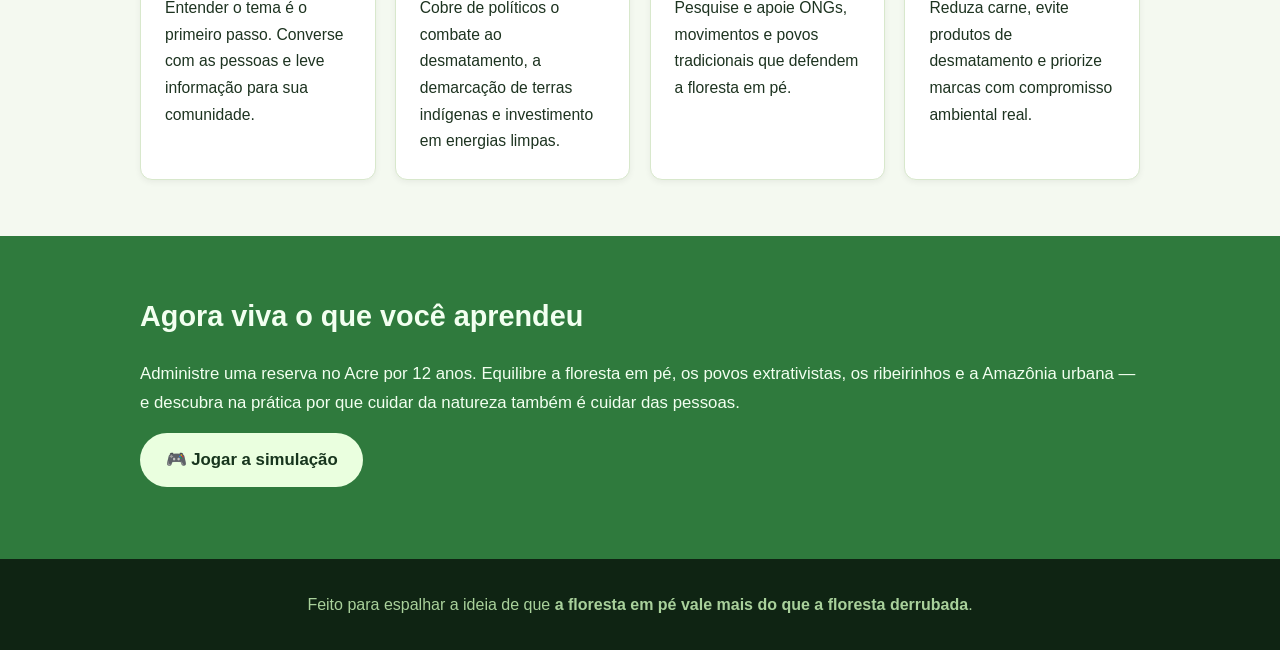
==== commit b2f82bb8: "Mantem so o jogo 3D: remove VR, chat e login; controles touch e tela girar celular" ====
--- a/index.html
+++ b/index.html
@@ -18,7 +18,7 @@
         <li><a href="#fase-crise">A crise</a></li>
         <li><a href="#fase-agir">Agir</a></li>
         <li><a href="sobre.html">Sobre mim</a></li>
-        <li><a href="jogo.html" class="menu-jogo">🎮 Jogo</a></li>
+        <li><a href="jogo3d.html" class="menu-jogo">🎮 Jogo</a></li>
       </ul>
     </nav>
   </header>
@@ -30,7 +30,7 @@
         <p>Quem mais sofre com a crise do clima é quem menos polui. E quem mais pode ajudar a consertar o planeta é a floresta — <strong>em pé</strong>.</p>
         <p>
           <a href="#o-que-e" class="botao">Entender mais</a>
-          <a href="jogo.html" class="botao botao-secundario">🎮 Jogar simulação</a>
+          <a href="jogo3d.html" class="botao botao-secundario">🎮 Jogar simulação</a>
         </p>
       </div>
     </section>
@@ -244,8 +244,7 @@
           <h2>Agora viva o que você aprendeu</h2>
           <p>Administre uma reserva no Acre por 12 anos. Equilibre a floresta em pé, os povos extrativistas, os ribeirinhos e a Amazônia urbana — e descubra na prática por que cuidar da natureza também é cuidar das pessoas.</p>
           <p>
-            <a href="jogo.html" class="botao">🎮 Jogar a simulação (2D)</a>
-            <a href="jogo3d.html" class="botao botao-secundario">🕹️ Jogar em 3D</a>
+            <a href="jogo3d.html" class="botao">🎮 Jogar a simulação</a>
           </p>
         </div>
       </section>
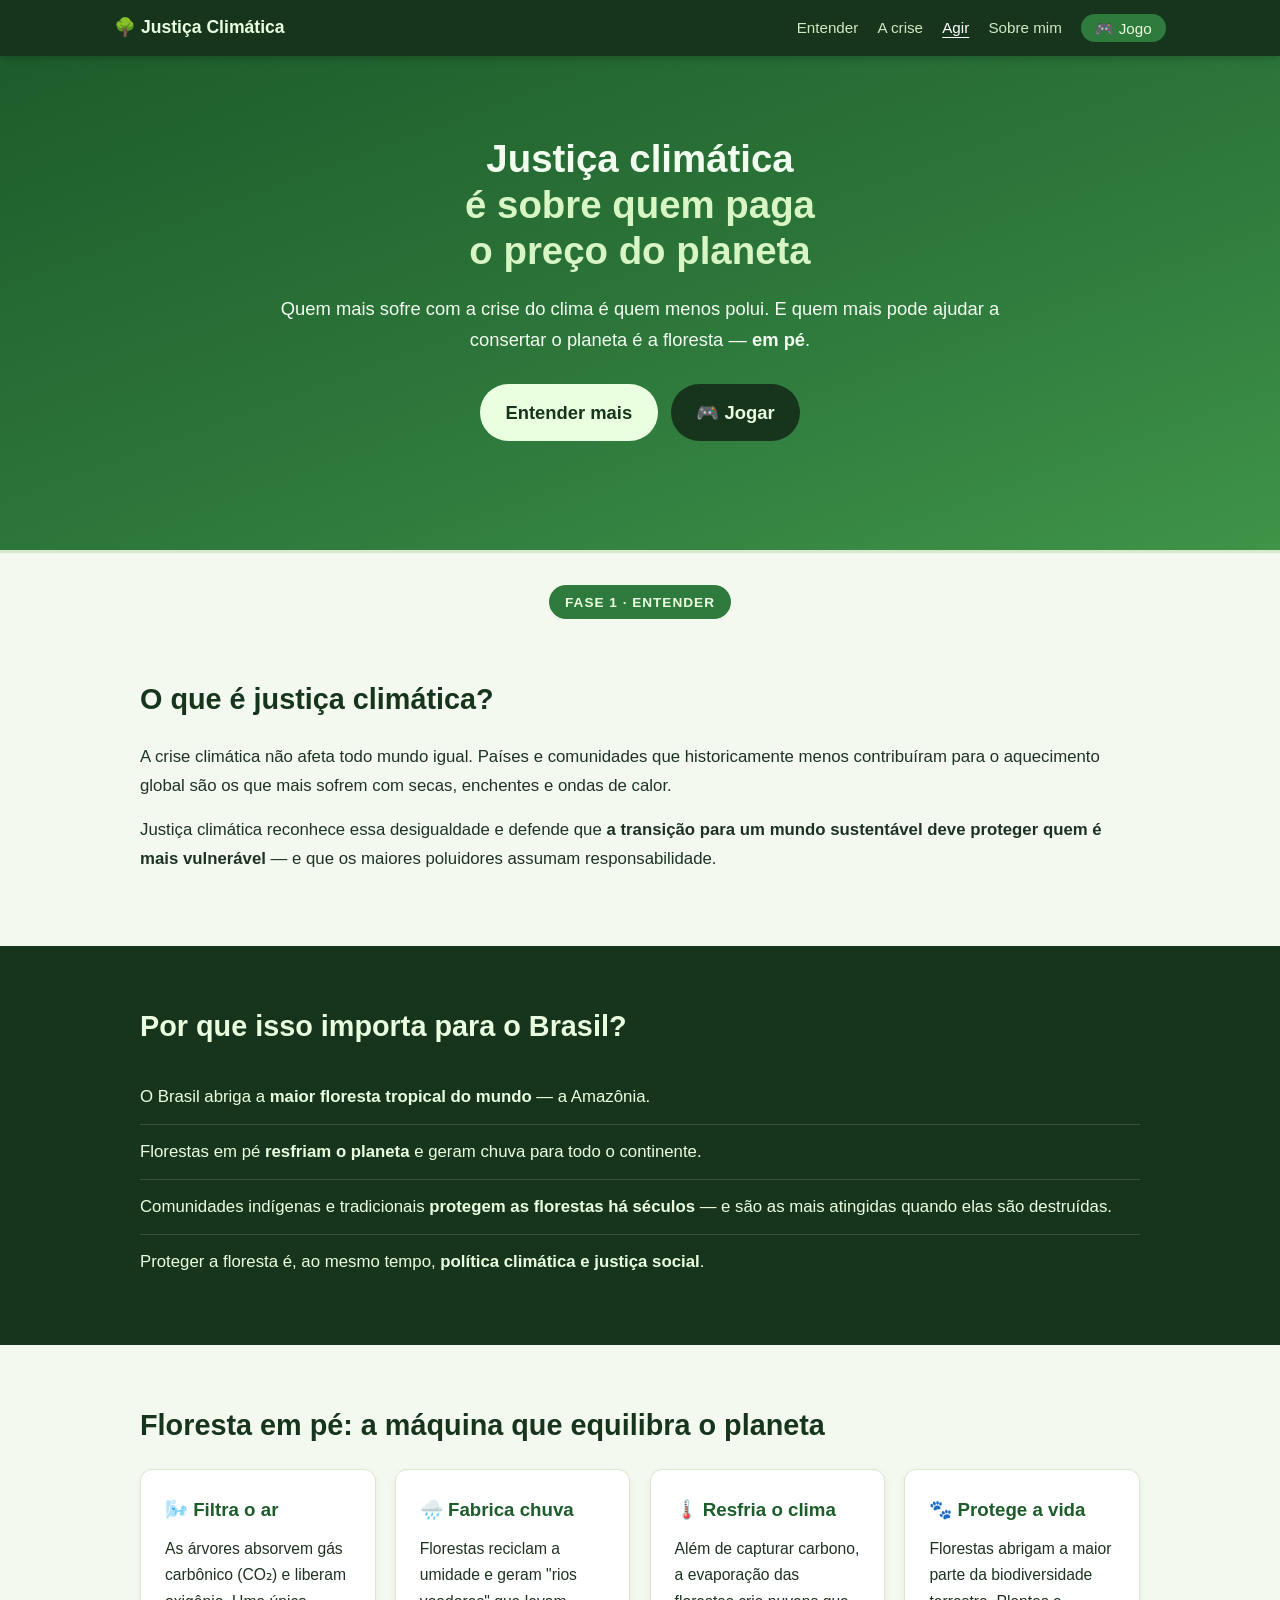
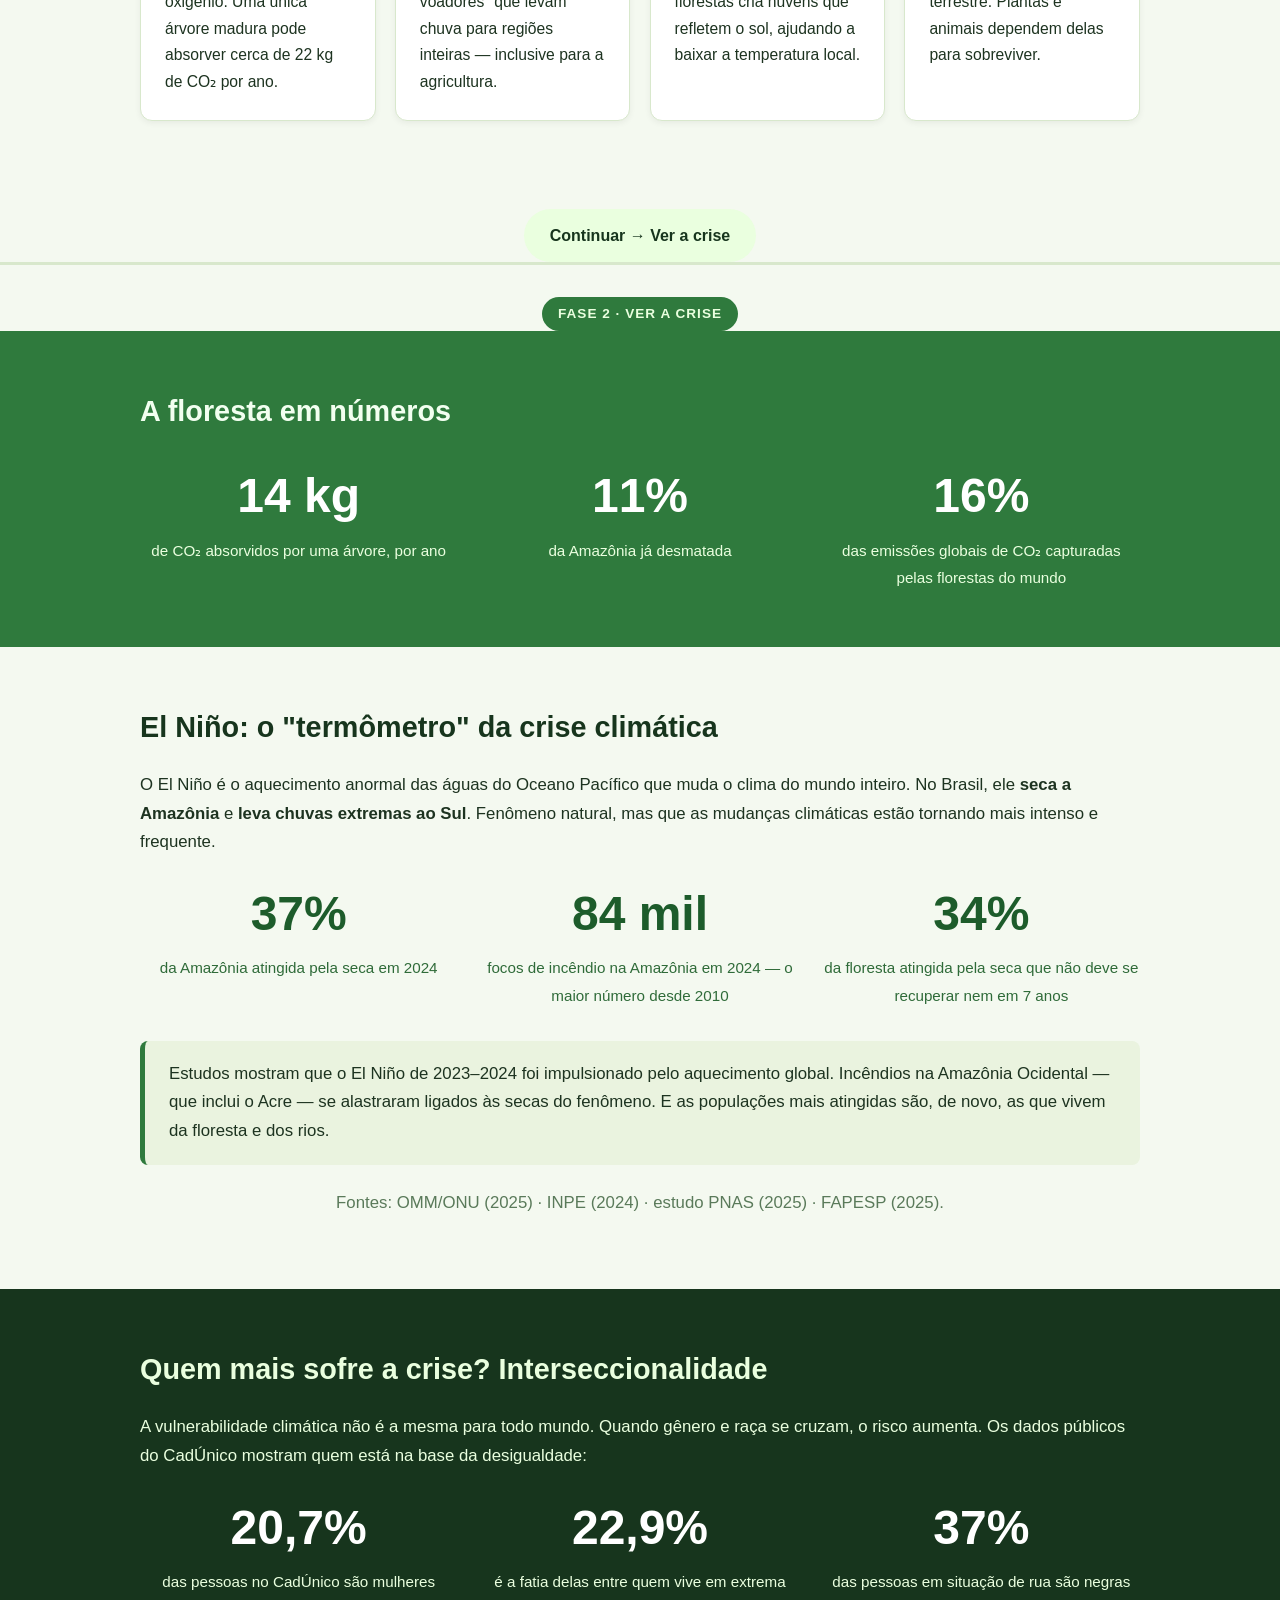
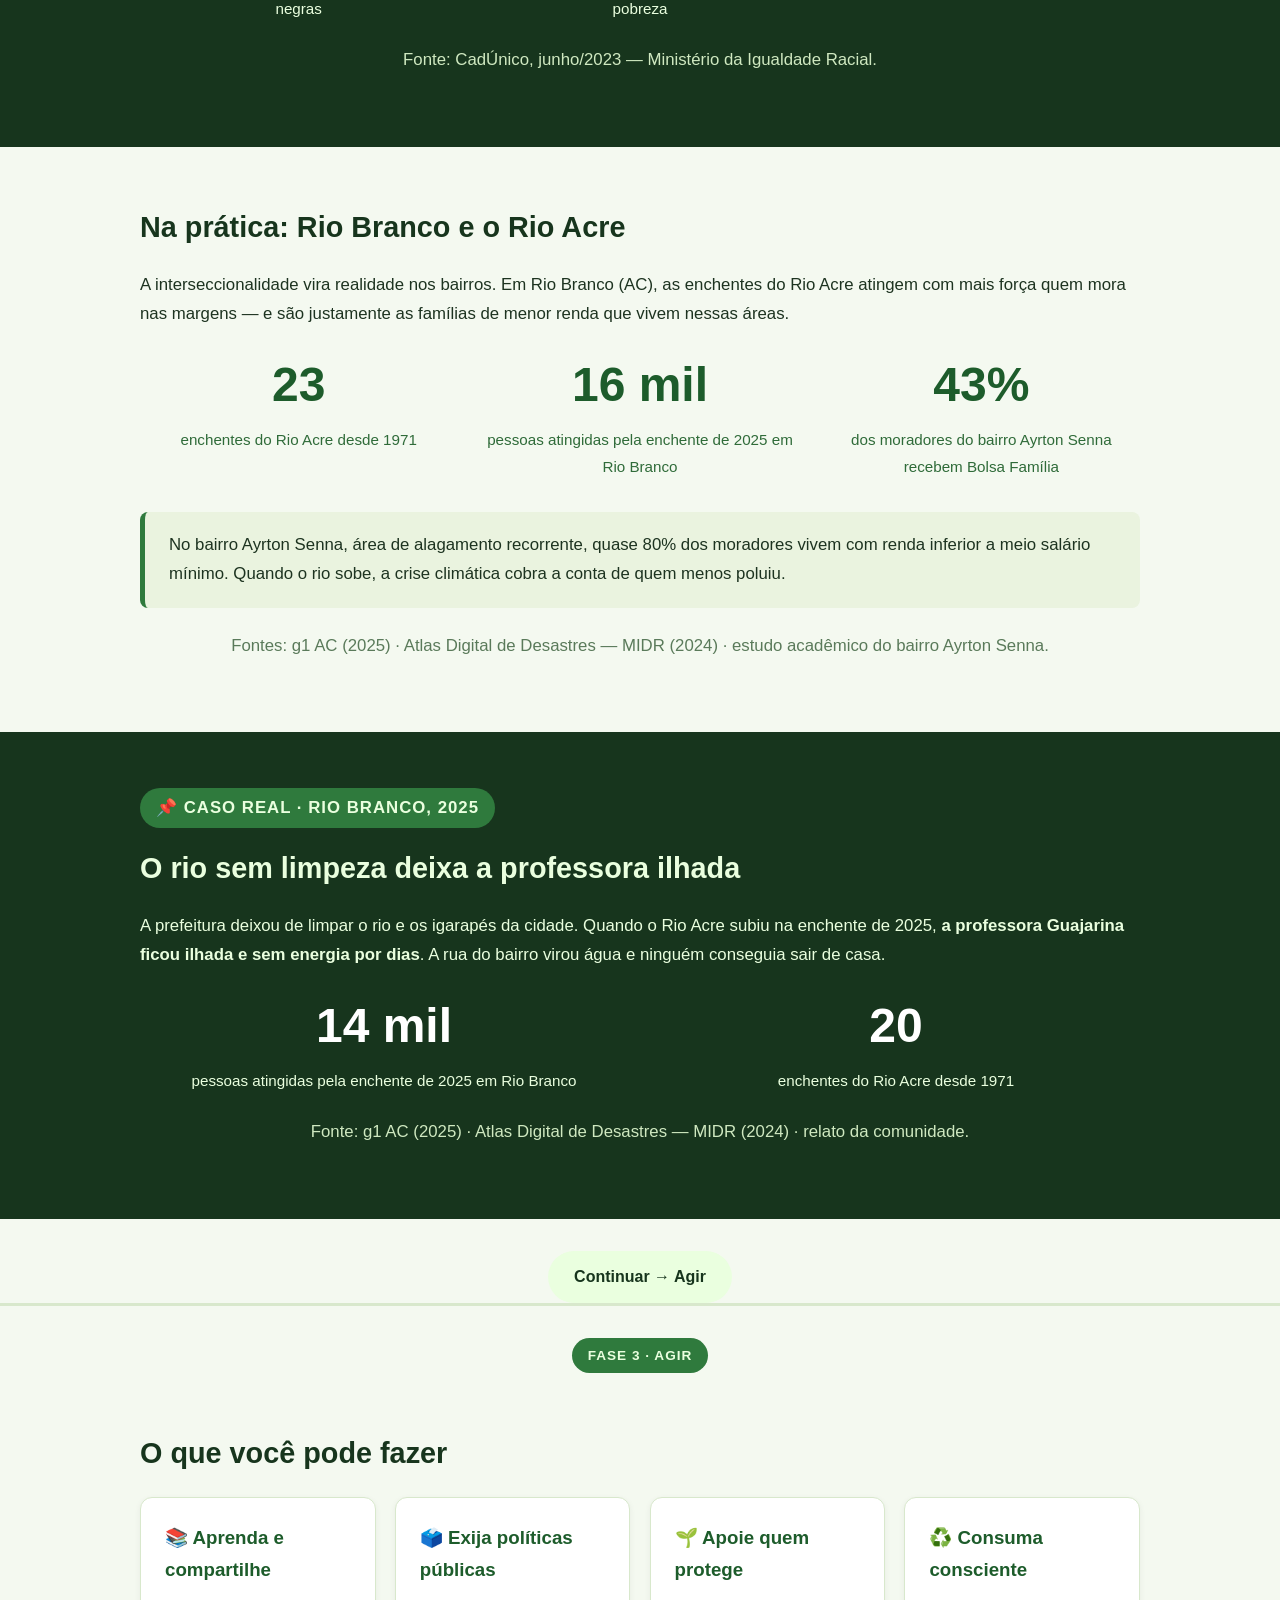
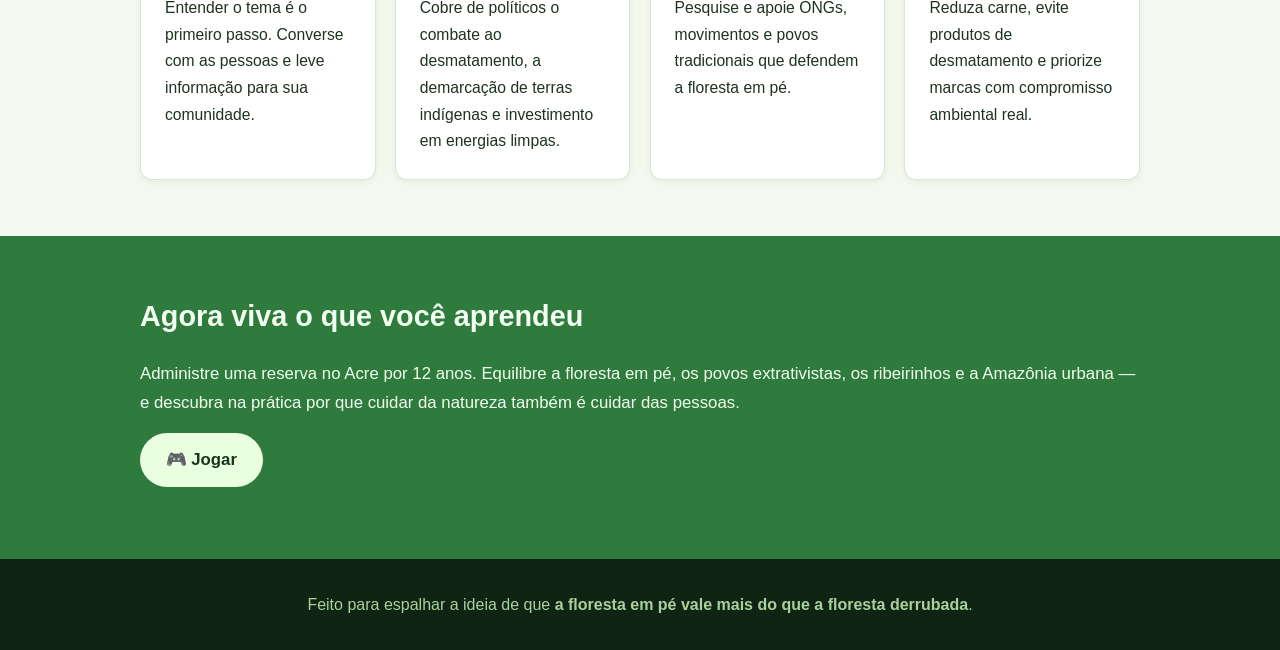
==== commit 6c37fa34: "Jogo 2D plataforma por fases: corre, pula e protege a floresta (substitui o 3D)" ====
--- a/index.html
+++ b/index.html
@@ -18,7 +18,7 @@
         <li><a href="#fase-crise">A crise</a></li>
         <li><a href="#fase-agir">Agir</a></li>
         <li><a href="sobre.html">Sobre mim</a></li>
-        <li><a href="jogo3d.html" class="menu-jogo">🎮 Jogo</a></li>
+        <li><a href="jogo.html" class="menu-jogo">🎮 Jogo</a></li>
       </ul>
     </nav>
   </header>
@@ -30,7 +30,7 @@
         <p>Quem mais sofre com a crise do clima é quem menos polui. E quem mais pode ajudar a consertar o planeta é a floresta — <strong>em pé</strong>.</p>
         <p>
           <a href="#o-que-e" class="botao">Entender mais</a>
-          <a href="jogo3d.html" class="botao botao-secundario">🎮 Jogar simulação</a>
+          <a href="jogo.html" class="botao botao-secundario">🎮 Jogar</a>
         </p>
       </div>
     </section>
@@ -244,7 +244,7 @@
           <h2>Agora viva o que você aprendeu</h2>
           <p>Administre uma reserva no Acre por 12 anos. Equilibre a floresta em pé, os povos extrativistas, os ribeirinhos e a Amazônia urbana — e descubra na prática por que cuidar da natureza também é cuidar das pessoas.</p>
           <p>
-            <a href="jogo3d.html" class="botao">🎮 Jogar a simulação</a>
+            <a href="jogo.html" class="botao">🎮 Jogar</a>
           </p>
         </div>
       </section>
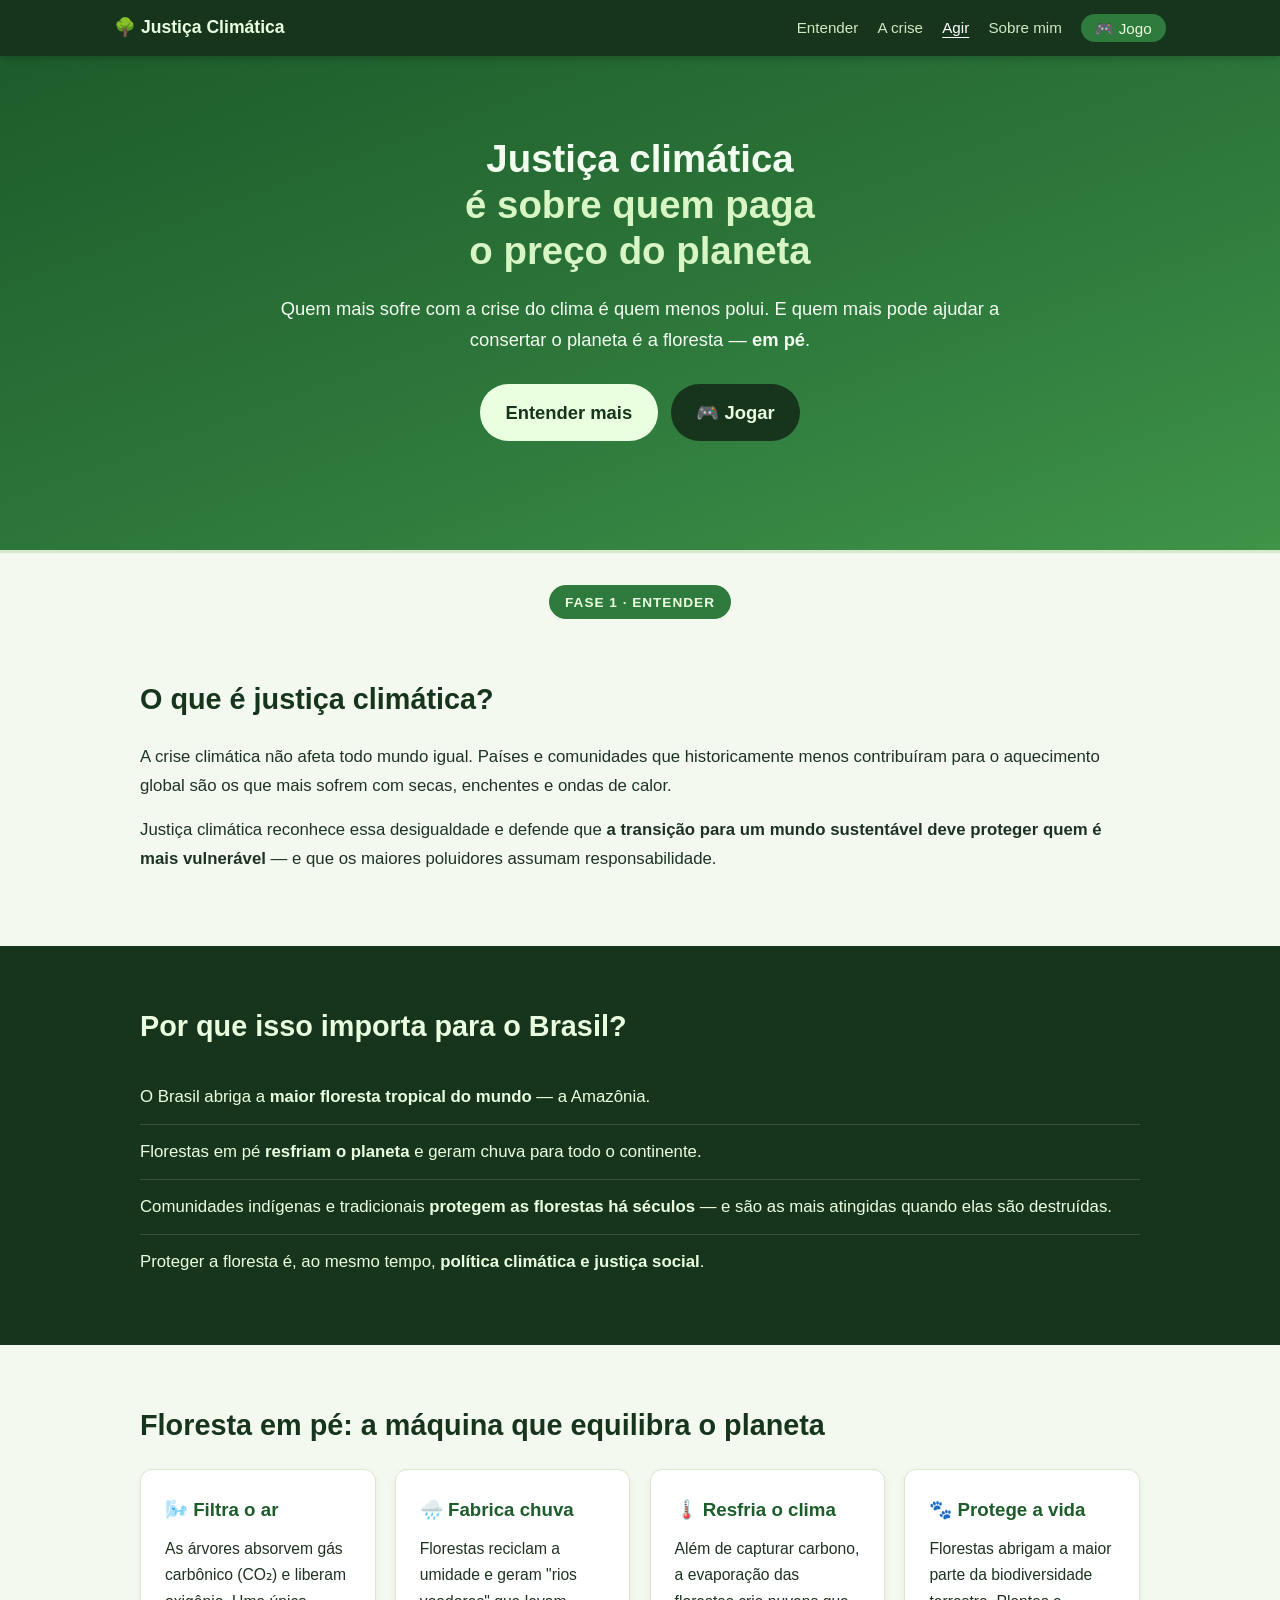
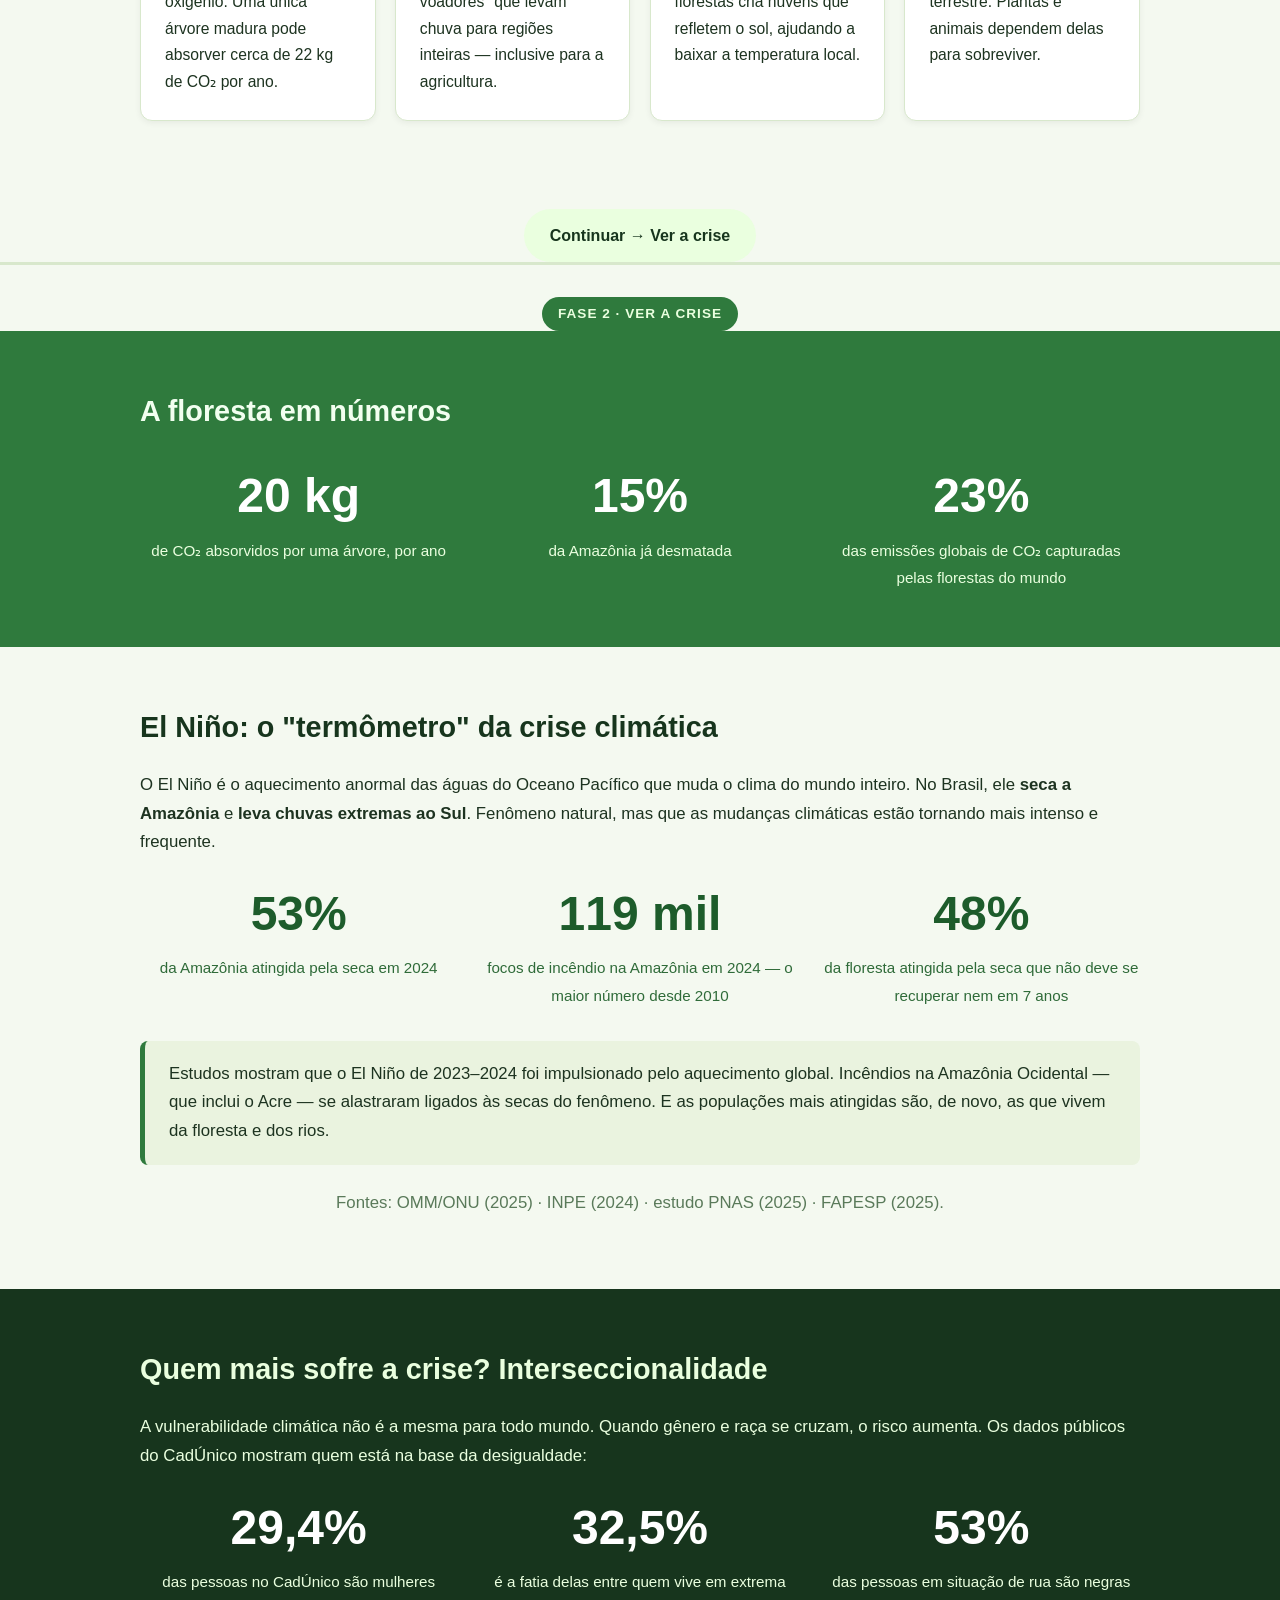
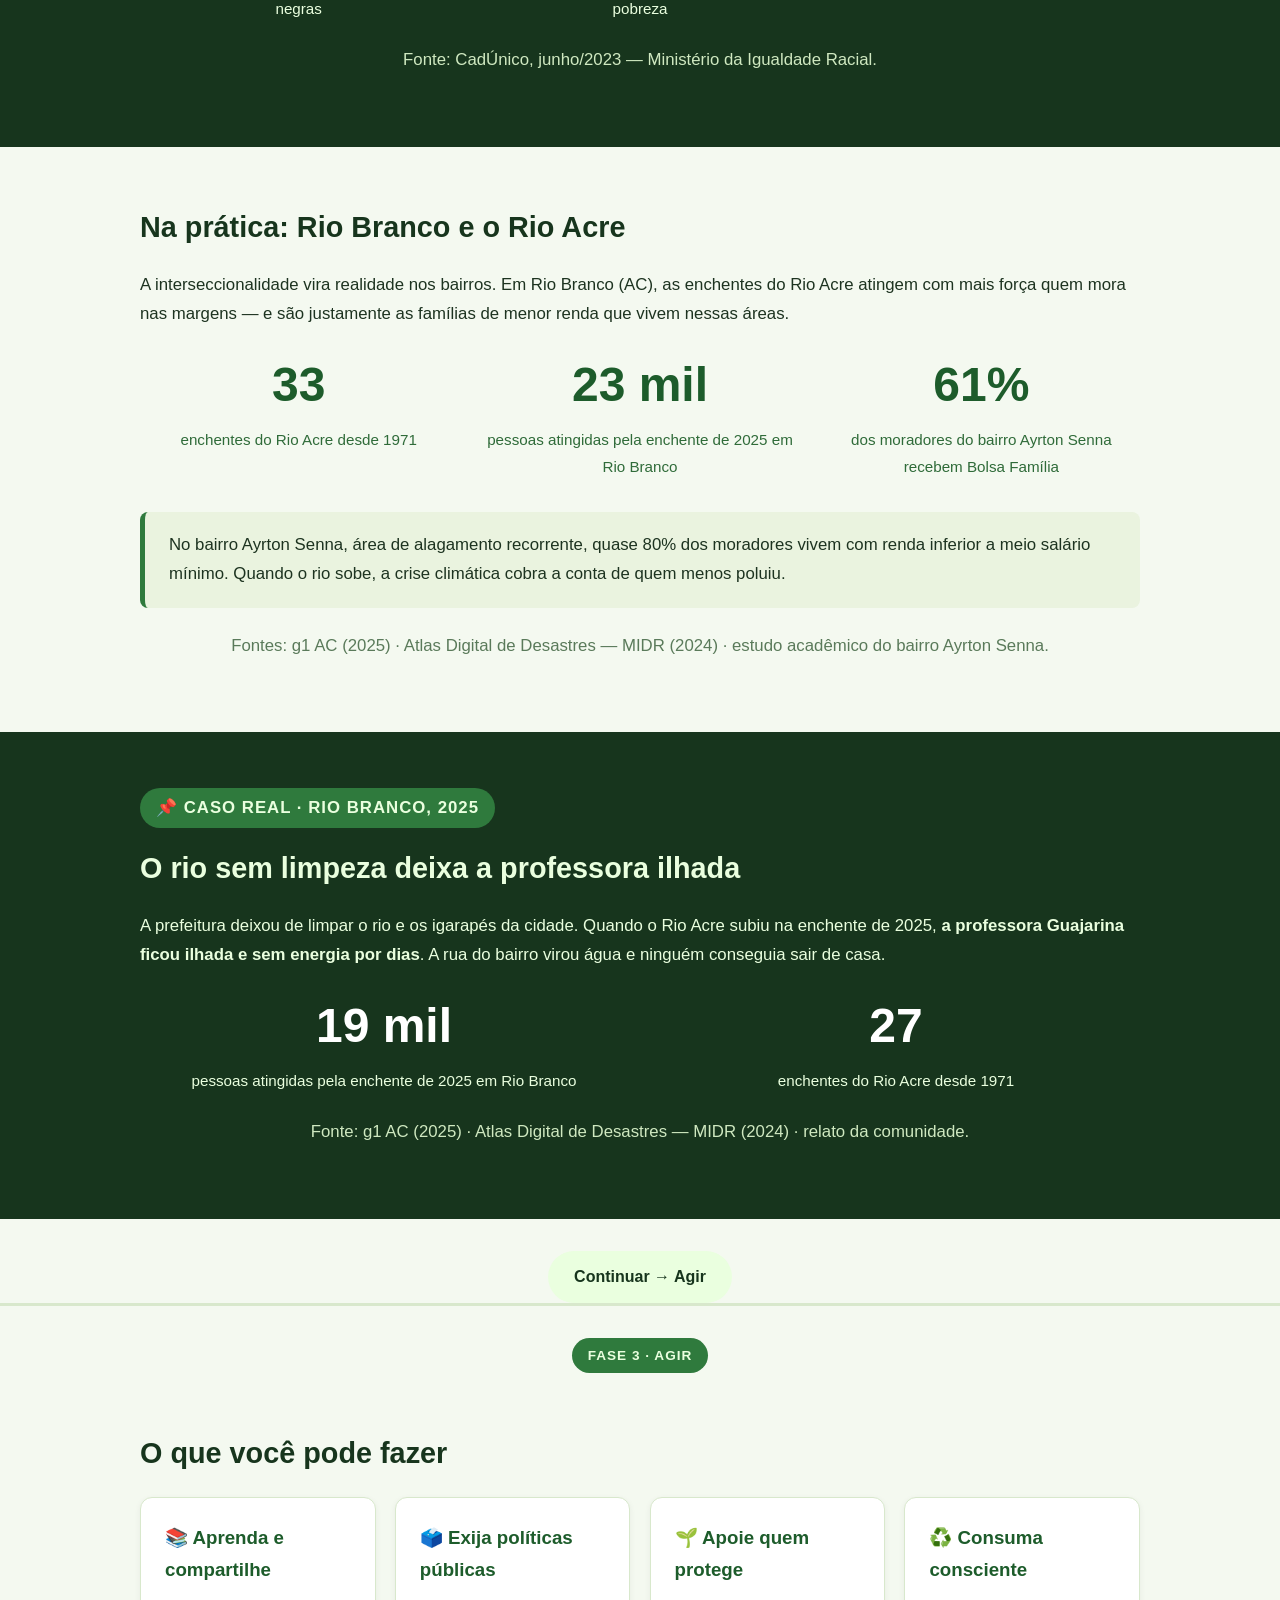
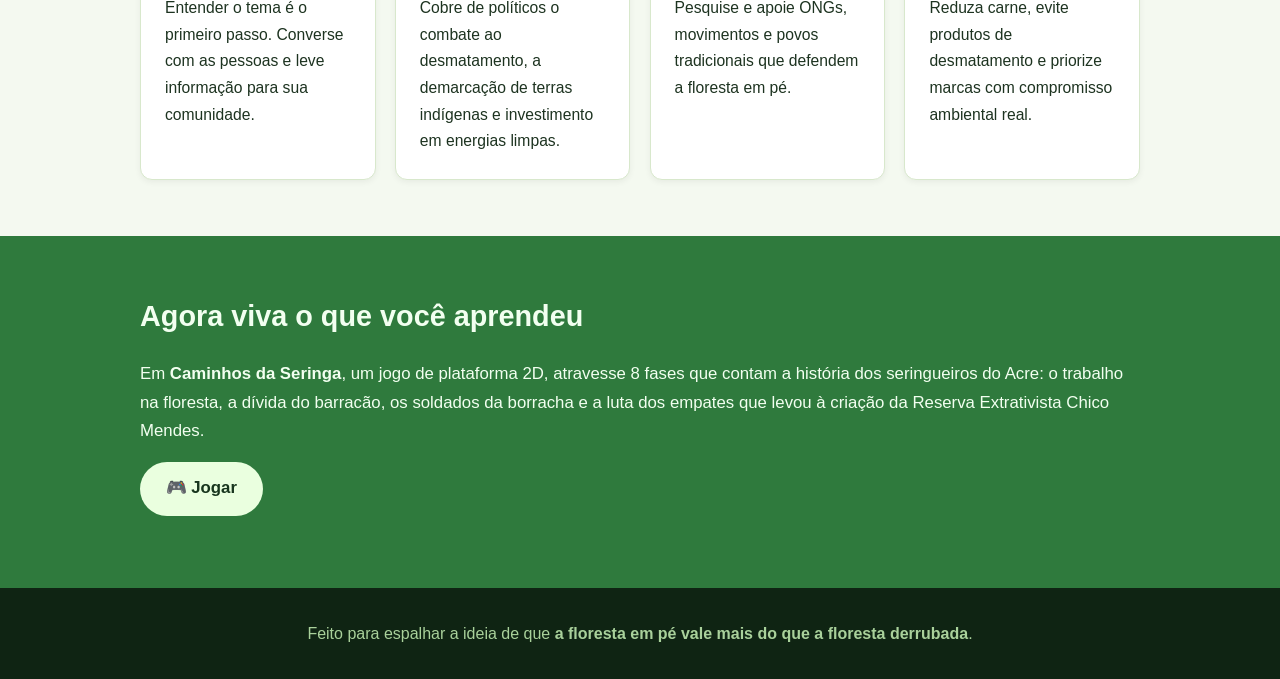
==== commit 7817012d: "Atualiza secao do site para Caminhos da Seringa e dados da Resex Chico Mendes (decreto real)" ====
--- a/index.html
+++ b/index.html
@@ -242,7 +242,7 @@
       <section class="secao secao-verde">
         <div class="container">
           <h2>Agora viva o que você aprendeu</h2>
-          <p>Administre uma reserva no Acre por 12 anos. Equilibre a floresta em pé, os povos extrativistas, os ribeirinhos e a Amazônia urbana — e descubra na prática por que cuidar da natureza também é cuidar das pessoas.</p>
+          <p>Em <strong>Caminhos da Seringa</strong>, um jogo de plataforma 2D, atravesse 8 fases que contam a história dos seringueiros do Acre: o trabalho na floresta, a dívida do barracão, os soldados da borracha e a luta dos empates que levou à criação da Reserva Extrativista Chico Mendes.</p>
           <p>
             <a href="jogo.html" class="botao">🎮 Jogar</a>
           </p>
